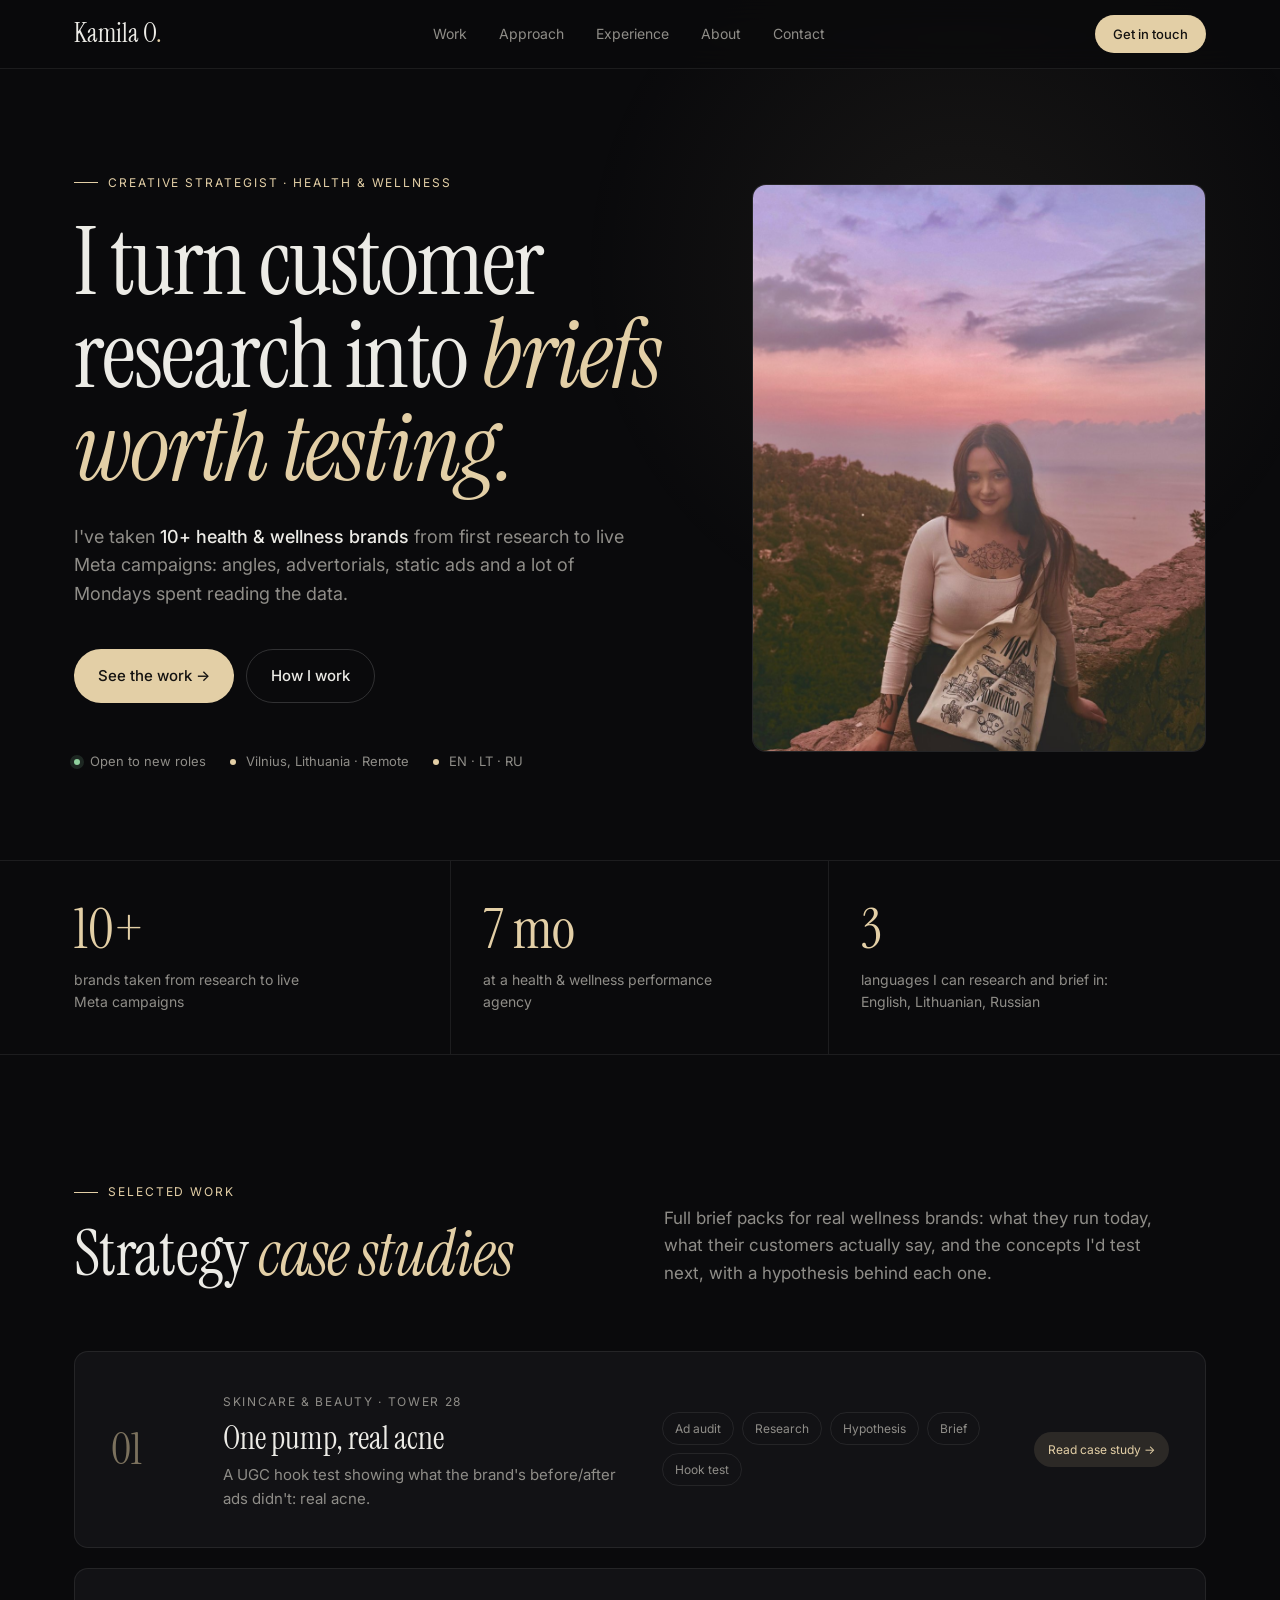
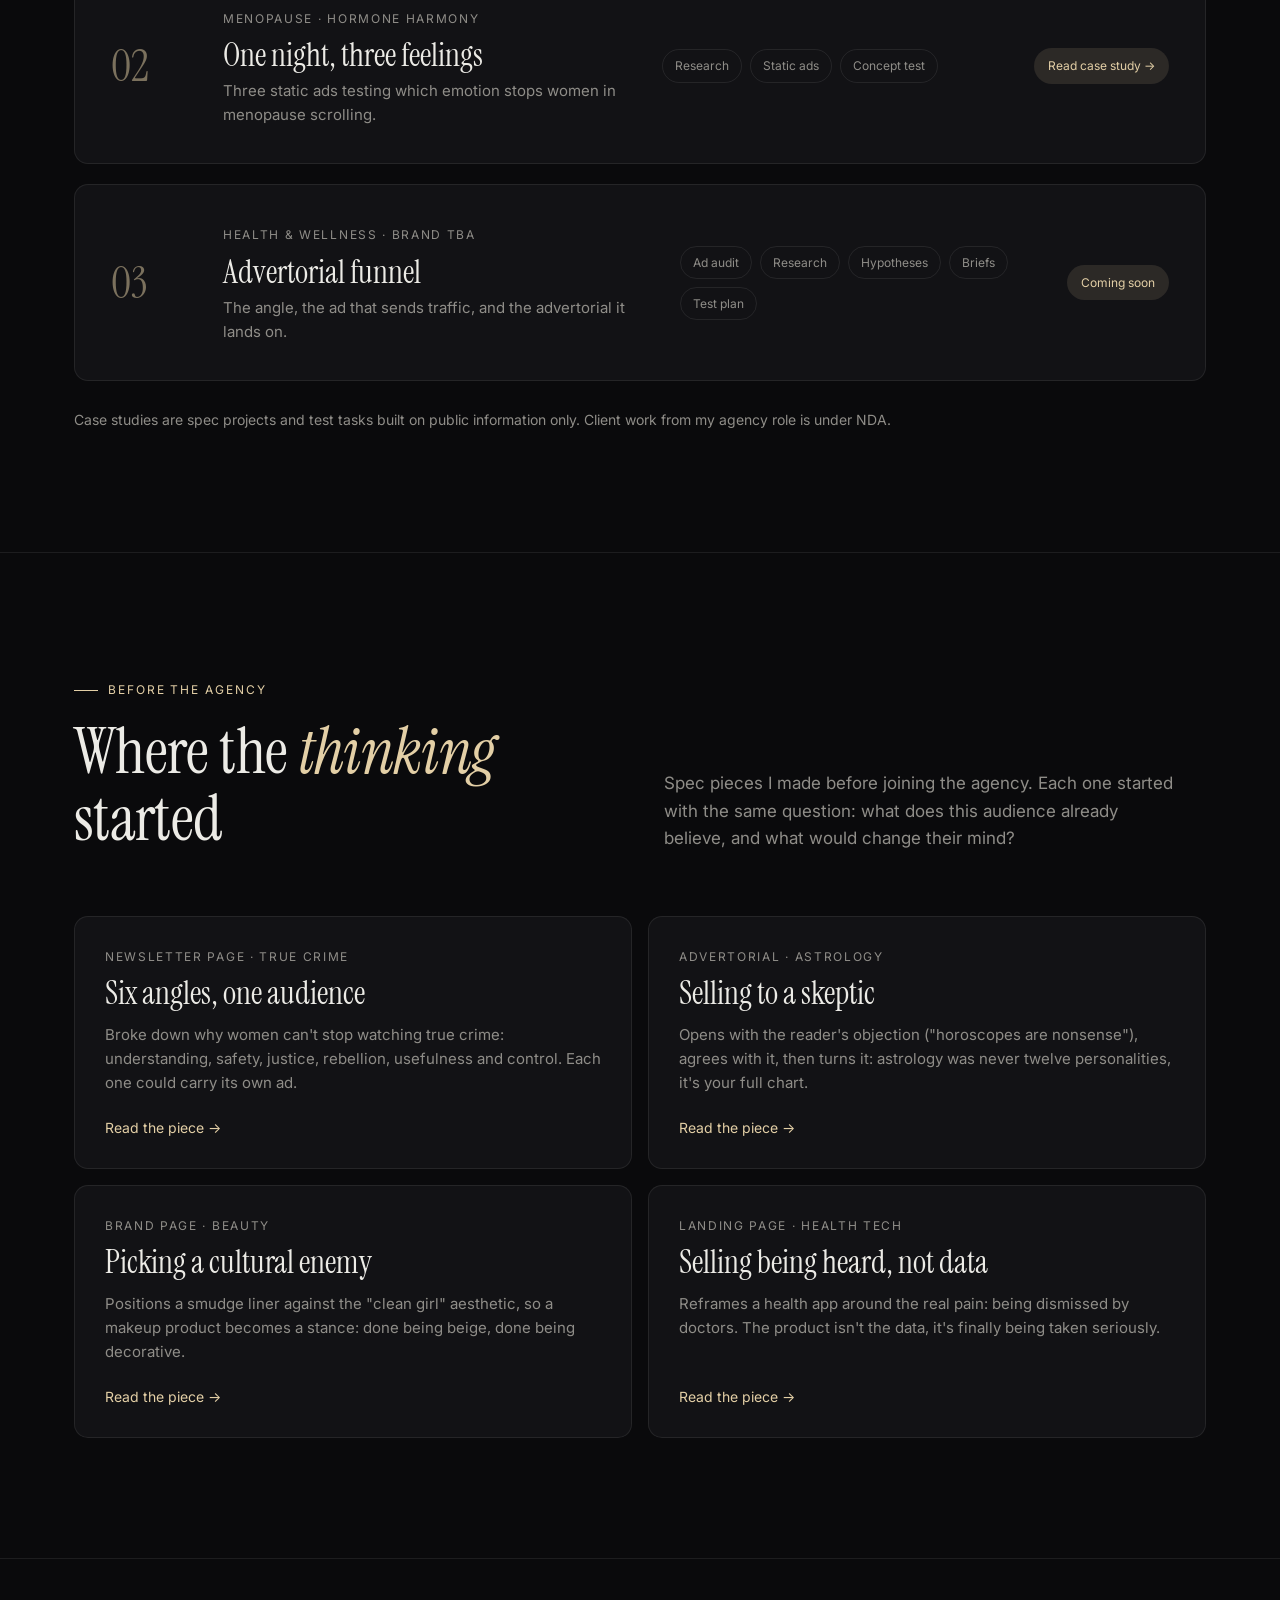
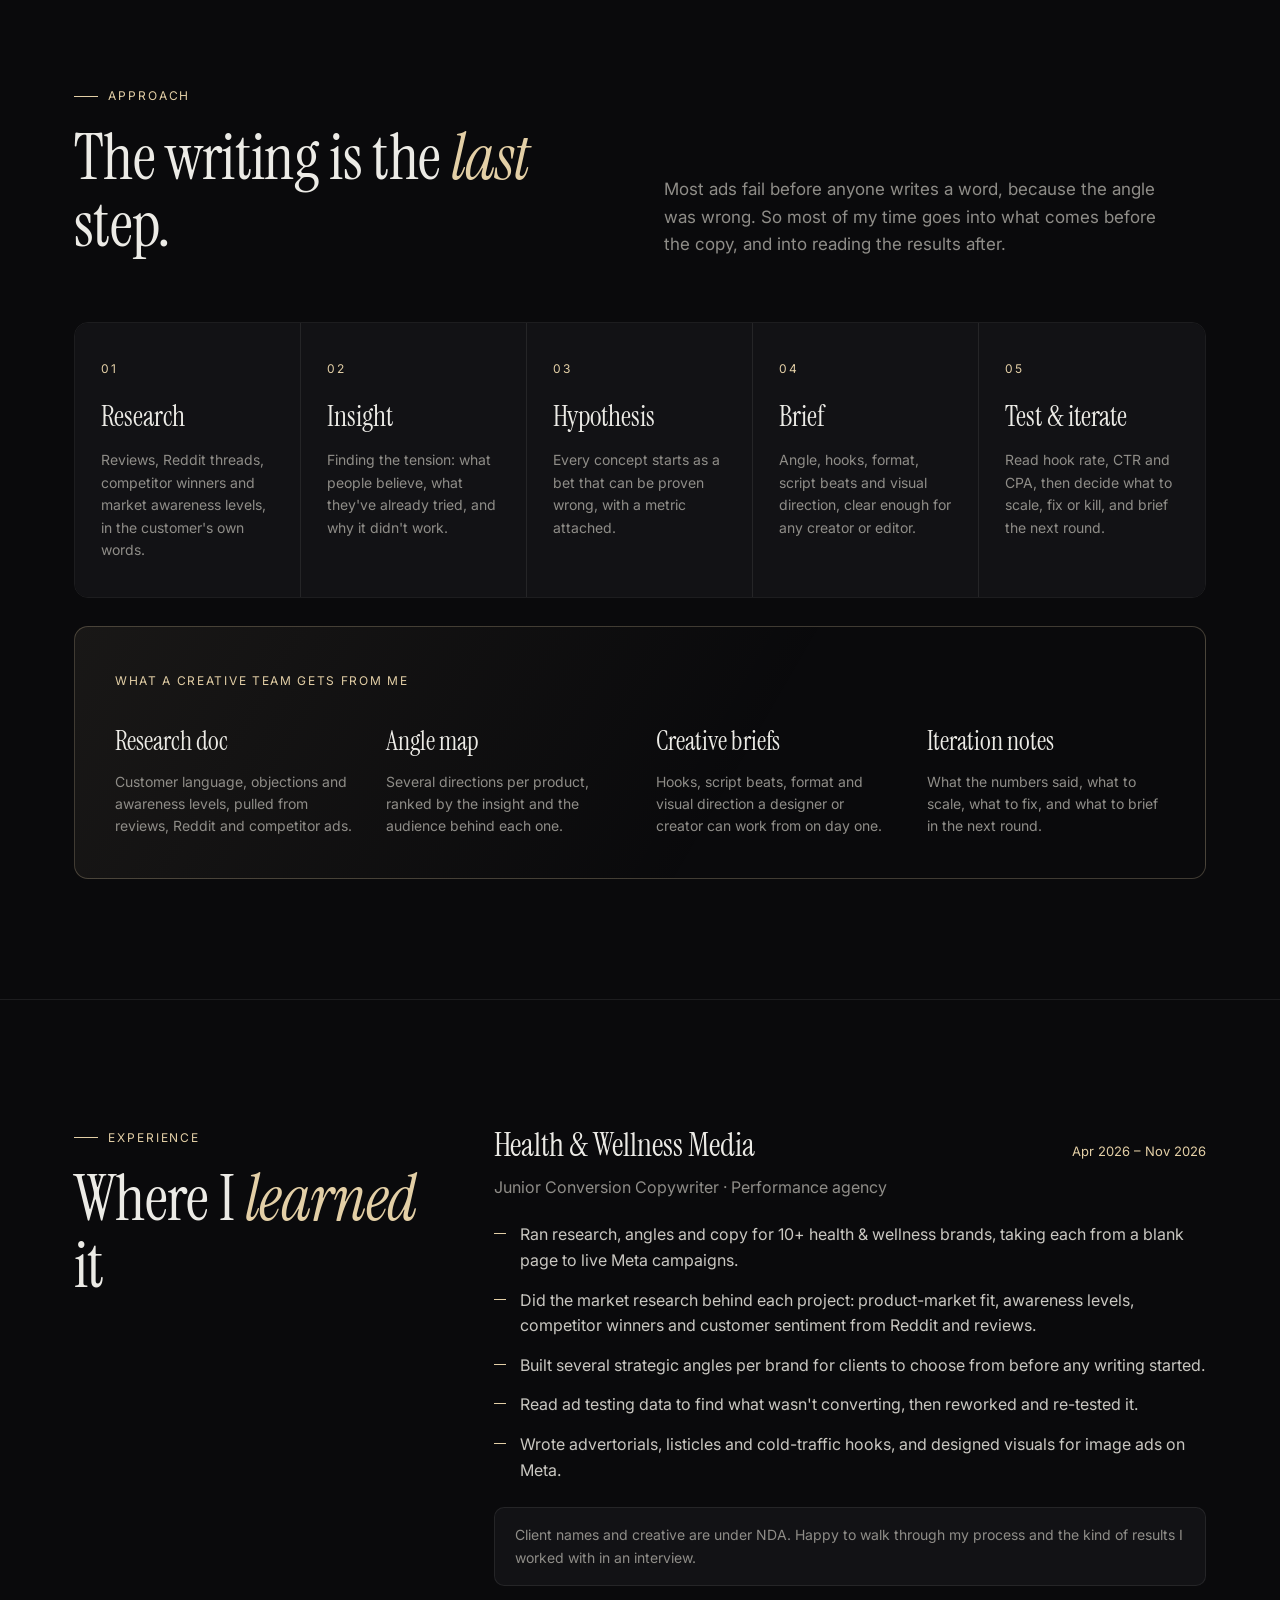
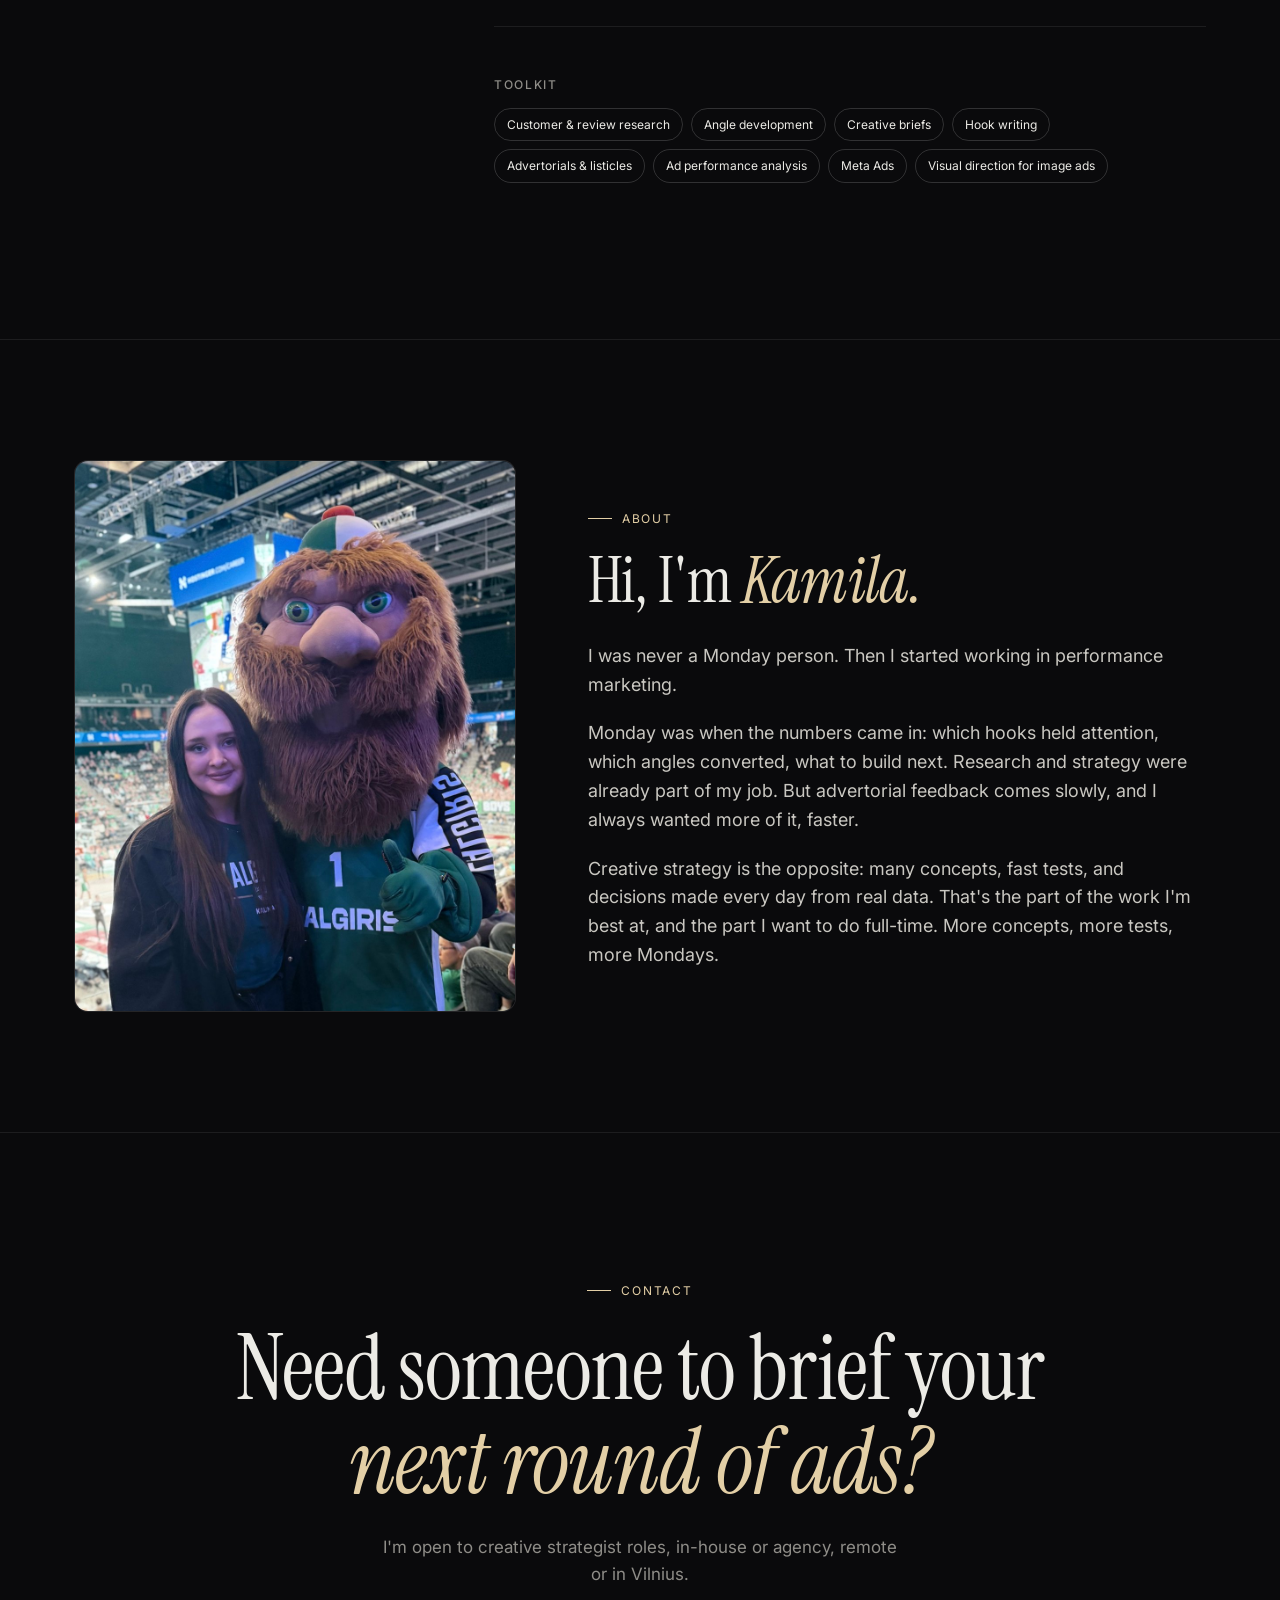
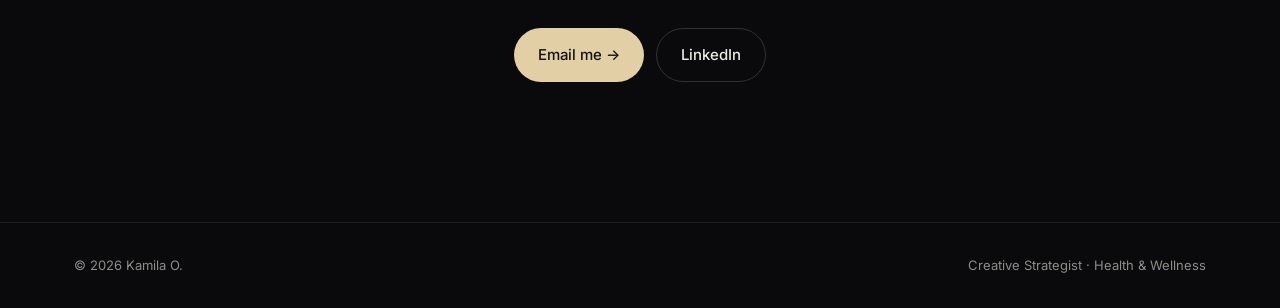
==== index.html @ e3edf321 "Creative strategist portfolio: homepage, case studies and earlier work - Homepage: hero, stats, case" ====
<!doctype html>
<html lang="en">
<head>
  <meta charset="utf-8">
  <meta name="viewport" content="width=device-width, initial-scale=1">
  <title>Kamila O. | Creative Strategist</title>
  <meta name="description" content="Creative strategist for health & wellness brands. Customer research, angles, briefs and testing for paid social.">
  <meta property="og:title" content="Kamila O. | Creative Strategist">
  <meta property="og:description" content="Creative strategist for health & wellness brands. Research, angles, briefs and testing for paid social.">
  <link rel="preconnect" href="https://fonts.googleapis.com">
  <link rel="preconnect" href="https://fonts.gstatic.com" crossorigin>
  <link href="https://fonts.googleapis.com/css2?family=Instrument+Serif:ital@0;1&family=Inter:wght@400;500;600&display=swap" rel="stylesheet">
  <link rel="stylesheet" href="styles.css">
</head>
<body>

  <!-- NAV -->
  <header class="nav">
    <div class="wrap">
      <a href="#top" class="logo">Kamila O<span>.</span></a>
      <ul class="nav-links" id="navLinks">
        <li><a href="#work">Work</a></li>
        <li><a href="#approach">Approach</a></li>
        <li><a href="#experience">Experience</a></li>
        <li><a href="#about">About</a></li>
        <li><a href="#contact">Contact</a></li>
      </ul>
      <a href="#contact" class="btn btn-primary btn-sm">Get in touch</a>
      <button class="nav-toggle" id="navToggle" aria-expanded="false" aria-controls="navLinks">Menu</button>
    </div>
  </header>

  <main id="top">

    <!-- HERO -->
    <section class="hero">
      <div class="wrap hero-grid">
        <div class="reveal">
          <span class="eyebrow">Creative Strategist · Health &amp; Wellness</span>
          <h1>I turn customer research into <em>briefs worth testing.</em></h1>
          <p class="hero-sub">
            I've taken <strong>10+ health &amp; wellness brands</strong> from first research to live Meta campaigns:
            angles, advertorials, static ads and a lot of Mondays spent reading the data.
          </p>
          <div class="hero-cta">
            <a href="#work" class="btn btn-primary">See the work →</a>
            <a href="#approach" class="btn btn-ghost">How I work</a>
          </div>
          <div class="hero-meta">
            <span class="available">Open to new roles</span>
            <span>Vilnius, Lithuania · Remote</span>
            <span>EN · LT · RU</span>
          </div>
        </div>
        <div class="photo-slot has-photo reveal">
          <img src="assets/kamila-hero.jpg" alt="Kamila at sunset by the sea" style="object-position: center 60%;">
        </div>
      </div>
    </section>

    <!-- STATS -->
    <section class="stats">
      <div class="wrap stats-grid">
        <div class="stat reveal">
          <b>10+</b>
          <p>brands taken from research to live Meta campaigns</p>
        </div>
        <div class="stat reveal">
          <b>7 mo</b>
          <p>at a health &amp; wellness performance agency</p>
        </div>
        <div class="stat reveal">
          <b>3</b>
          <p>languages I can research and brief in: English, Lithuanian, Russian</p>
        </div>
      </div>
    </section>

    <!-- WORK -->
    <section id="work">
      <div class="wrap">
        <div class="section-head">
          <div class="reveal">
            <span class="eyebrow">Selected work</span>
            <h2>Strategy <em>case studies</em></h2>
          </div>
          <p class="lead reveal">
            Full brief packs for real wellness brands: what they run today, what their customers actually say,
            and the concepts I'd test next, with a hypothesis behind each one.
          </p>
        </div>

        <div class="cases">
          <!-- CASE 01 -->
          <a href="work/tower-28.html" class="case reveal">
            <div class="case-num">01</div>
            <div>
              <span class="case-tag">Skincare &amp; beauty · Tower 28</span>
              <h3>One pump, real acne</h3>
              <p class="case-format">A UGC hook test showing what the brand's before/after ads didn't: real acne.</p>
            </div>
            <div class="case-inside">
              <span class="chip">Ad audit</span><span class="chip">Research</span><span class="chip">Hypothesis</span><span class="chip">Brief</span><span class="chip">Hook test</span>
            </div>
            <span class="status">Read case study →</span>
          </a>

          <!-- CASE 02 -->
          <a href="work/hormone-harmony.html" class="case reveal">
            <div class="case-num">02</div>
            <div>
              <span class="case-tag">Menopause · Hormone Harmony</span>
              <h3>One night, three feelings</h3>
              <p class="case-format">Three static ads testing which emotion stops women in menopause scrolling.</p>
            </div>
            <div class="case-inside">
              <span class="chip">Research</span><span class="chip">Static ads</span><span class="chip">Concept test</span>
            </div>
            <span class="status">Read case study →</span>
          </a>

          <!-- CASE 03 (placeholder) -->
          <article class="case reveal">
            <div class="case-num">03</div>
            <div>
              <span class="case-tag">Health &amp; wellness · Brand TBA</span>
              <h3>Advertorial funnel</h3>
              <p class="case-format">The angle, the ad that sends traffic, and the advertorial it lands on.</p>
            </div>
            <div class="case-inside">
              <span class="chip">Ad audit</span><span class="chip">Research</span><span class="chip">Hypotheses</span><span class="chip">Briefs</span><span class="chip">Test plan</span>
            </div>
            <span class="status">Coming soon</span>
          </article>
        </div>

        <p class="work-note reveal">Case studies are spec projects and test tasks built on public information only. Client work from my agency role is under NDA.</p>
      </div>
    </section>

    <!-- BEFORE THE AGENCY -->
    <section id="before">
      <div class="wrap">
        <div class="section-head">
          <div class="reveal">
            <span class="eyebrow">Before the agency</span>
            <h2>Where the <em>thinking</em> started</h2>
          </div>
          <p class="lead reveal">
            Spec pieces I made before joining the agency. Each one started with the same question: what does this
            audience already believe, and what would change their mind?
          </p>
        </div>

        <div class="before-grid">
          <a href="work/true-crime.html" class="before-card reveal">
            <span class="before-tag">Newsletter page · True crime</span>
            <h4>Six angles, one audience</h4>
            <p>Broke down why women can't stop watching true crime: understanding, safety, justice, rebellion, usefulness and control. Each one could carry its own ad.</p>
            <span class="before-link">Read the piece →</span>
          </a>
          <a href="work/natal/index.html" class="before-card reveal">
            <span class="before-tag">Advertorial · Astrology</span>
            <h4>Selling to a skeptic</h4>
            <p>Opens with the reader's objection ("horoscopes are nonsense"), agrees with it, then turns it: astrology was never twelve personalities, it's your full chart.</p>
            <span class="before-link">Read the piece →</span>
          </a>
          <a href="work/chaos/index.html" class="before-card reveal">
            <span class="before-tag">Brand page · Beauty</span>
            <h4>Picking a cultural enemy</h4>
            <p>Positions a smudge liner against the "clean girl" aesthetic, so a makeup product becomes a stance: done being beige, done being decorative.</p>
            <span class="before-link">Read the piece →</span>
          </a>
          <a href="work/health-ai/index.html" class="before-card reveal">
            <span class="before-tag">Landing page · Health tech</span>
            <h4>Selling being heard, not data</h4>
            <p>Reframes a health app around the real pain: being dismissed by doctors. The product isn't the data, it's finally being taken seriously.</p>
            <span class="before-link">Read the piece →</span>
          </a>
        </div>
      </div>
    </section>

    <!-- APPROACH -->
    <section id="approach">
      <div class="wrap">
        <div class="section-head">
          <div class="reveal">
            <span class="eyebrow">Approach</span>
            <h2>The writing is the <em>last</em> step.</h2>
          </div>
          <p class="lead reveal">
            Most ads fail before anyone writes a word, because the angle was wrong. So most of my time goes into
            what comes before the copy, and into reading the results after.
          </p>
        </div>

        <div class="steps reveal">
          <div class="step">
            <span class="step-n">01</span>
            <h4>Research</h4>
            <p>Reviews, Reddit threads, competitor winners and market awareness levels, in the customer's own words.</p>
          </div>
          <div class="step">
            <span class="step-n">02</span>
            <h4>Insight</h4>
            <p>Finding the tension: what people believe, what they've already tried, and why it didn't work.</p>
          </div>
          <div class="step">
            <span class="step-n">03</span>
            <h4>Hypothesis</h4>
            <p>Every concept starts as a bet that can be proven wrong, with a metric attached.</p>
          </div>
          <div class="step">
            <span class="step-n">04</span>
            <h4>Brief</h4>
            <p>Angle, hooks, format, script beats and visual direction, clear enough for any creator or editor.</p>
          </div>
          <div class="step">
            <span class="step-n">05</span>
            <h4>Test &amp; iterate</h4>
            <p>Read hook rate, CTR and CPA, then decide what to scale, fix or kill, and brief the next round.</p>
          </div>
        </div>

        <div class="handover reveal">
          <span class="label">What a creative team gets from me</span>
          <div class="handover-grid">
            <div>
              <h5>Research doc</h5>
              <p>Customer language, objections and awareness levels, pulled from reviews, Reddit and competitor ads.</p>
            </div>
            <div>
              <h5>Angle map</h5>
              <p>Several directions per product, ranked by the insight and the audience behind each one.</p>
            </div>
            <div>
              <h5>Creative briefs</h5>
              <p>Hooks, script beats, format and visual direction a designer or creator can work from on day one.</p>
            </div>
            <div>
              <h5>Iteration notes</h5>
              <p>What the numbers said, what to scale, what to fix, and what to brief in the next round.</p>
            </div>
          </div>
        </div>
      </div>
    </section>

    <!-- EXPERIENCE -->
    <section id="experience">
      <div class="wrap exp-grid">
        <div class="reveal">
          <span class="eyebrow">Experience</span>
          <h2>Where I <em>learned</em> it</h2>
        </div>

        <div>
          <div class="role reveal">
            <div class="role-top">
              <h3>Health &amp; Wellness Media</h3>
              <span class="when">Apr 2026 – Nov 2026</span>
            </div>
            <p class="title">Junior Conversion Copywriter · Performance agency</p>
            <ul>
              <li>Ran research, angles and copy for 10+ health &amp; wellness brands, taking each from a blank page to live Meta campaigns.</li>
              <li>Did the market research behind each project: product-market fit, awareness levels, competitor winners and customer sentiment from Reddit and reviews.</li>
              <li>Built several strategic angles per brand for clients to choose from before any writing started.</li>
              <li>Read ad testing data to find what wasn't converting, then reworked and re-tested it.</li>
              <li>Wrote advertorials, listicles and cold-traffic hooks, and designed visuals for image ads on Meta.</li>
            </ul>
            <p class="nda">Client names and creative are under NDA. Happy to walk through my process and the kind of results I worked with in an interview.</p>
          </div>

          <div class="toolkit reveal" style="margin-top: 48px;">
            <h4>Toolkit</h4>
            <div class="chips">
              <span class="chip">Customer &amp; review research</span>
              <span class="chip">Angle development</span>
              <span class="chip">Creative briefs</span>
              <span class="chip">Hook writing</span>
              <span class="chip">Advertorials &amp; listicles</span>
              <span class="chip">Ad performance analysis</span>
              <span class="chip">Meta Ads</span>
              <span class="chip">Visual direction for image ads</span>
            </div>
          </div>
        </div>
      </div>
    </section>

    <!-- ABOUT -->
    <section id="about">
      <div class="wrap about-grid">
        <div class="photo-slot has-photo reveal">
          <img src="assets/kamila-about.jpg" alt="Kamila with the Žalgiris mascot at a basketball game" style="object-position: center 40%;">
        </div>
        <div class="about-text reveal">
          <span class="eyebrow">About</span>
          <h2>Hi, I'm <em>Kamila.</em></h2>
          <p>
            I was never a Monday person. Then I started working in performance marketing.
          </p>
          <p>
            Monday was when the numbers came in: which hooks held attention, which angles converted, what to
            build next. Research and strategy were already part of my job. But advertorial feedback comes slowly,
            and I always wanted more of it, faster.
          </p>
          <p>
            Creative strategy is the opposite: many concepts, fast tests, and decisions made every day from real
            data. That's the part of the work I'm best at, and the part I want to do full-time. More concepts,
            more tests, more Mondays.
          </p>
        </div>
      </div>
    </section>

    <!-- CONTACT -->
    <section id="contact" class="contact">
      <div class="wrap">
        <span class="eyebrow reveal">Contact</span>
        <h2 class="reveal">Need someone to brief your <em>next round of ads?</em></h2>
        <p class="lead reveal">I'm open to creative strategist roles, in-house or agency, remote or in Vilnius.</p>
        <div class="hero-cta reveal">
          <!-- TODO: replace with the new email address -->
          <a href="mailto:your.new.email@gmail.com" class="btn btn-primary">Email me →</a>
          <a href="https://www.linkedin.com/in/kamila-osmanova" target="_blank" rel="noopener" class="btn btn-ghost">LinkedIn</a>
        </div>
      </div>
    </section>

  </main>

  <footer>
    <div class="wrap">
      <span>© 2026 Kamila O.</span>
      <span>Creative Strategist · Health &amp; Wellness</span>
    </div>
  </footer>

  <script src="script.js"></script>
</body>
</html>
---- styles.css ----
:root {
  --bg: #0a0a0c;
  --surface: #121215;
  --surface-2: #18181c;
  --line: rgba(255, 255, 255, 0.08);
  --line-strong: rgba(255, 255, 255, 0.16);
  --text: #ecebe6;
  --muted: #8f8d88;
  --accent: #e3cfa6;
  --accent-dim: rgba(227, 207, 166, 0.12);
  --serif: "Instrument Serif", Georgia, serif;
  --sans: "Inter", system-ui, -apple-system, "Segoe UI", sans-serif;
  --max: 1180px;
  --radius: 14px;
}

* { box-sizing: border-box; margin: 0; padding: 0; }

html { scroll-behavior: smooth; scroll-padding-top: 80px; }

body {
  background: var(--bg);
  color: var(--text);
  font-family: var(--sans);
  font-size: 16px;
  line-height: 1.6;
  -webkit-font-smoothing: antialiased;
  overflow-x: hidden;
}

body::before {
  content: "";
  position: fixed;
  inset: -20% -10% auto auto;
  width: 70vw;
  height: 70vw;
  background: radial-gradient(circle, rgba(227, 207, 166, 0.07), transparent 60%);
  pointer-events: none;
  z-index: 0;
}

a { color: inherit; text-decoration: none; }
img { max-width: 100%; display: block; }
em { font-style: italic; }

.wrap {
  position: relative;
  z-index: 1;
  width: 100%;
  max-width: var(--max);
  margin: 0 auto;
  padding: 0 24px;
}

/* ---------- Nav ---------- */
.nav {
  position: sticky;
  top: 0;
  z-index: 10;
  background: rgba(10, 10, 12, 0.72);
  backdrop-filter: blur(14px);
  -webkit-backdrop-filter: blur(14px);
  border-bottom: 1px solid var(--line);
}
.nav .wrap {
  display: flex;
  align-items: center;
  justify-content: space-between;
  height: 68px;
}
.logo {
  font-family: var(--serif);
  font-size: 26px;
  letter-spacing: 0.01em;
}
.logo span { color: var(--accent); }
.nav-links {
  display: flex;
  gap: 32px;
  list-style: none;
  font-size: 14px;
  color: var(--muted);
}
.nav-links a { transition: color 0.2s; }
.nav-links a:hover { color: var(--text); }
.nav-toggle {
  display: none;
  background: none;
  border: 1px solid var(--line-strong);
  color: var(--text);
  border-radius: 999px;
  padding: 8px 16px;
  font: inherit;
  font-size: 13px;
  cursor: pointer;
}

/* ---------- Buttons ---------- */
.btn {
  display: inline-flex;
  align-items: center;
  gap: 10px;
  padding: 14px 24px;
  border-radius: 999px;
  font-size: 15px;
  font-weight: 500;
  transition: transform 0.2s, background 0.2s, border-color 0.2s;
}
.btn:hover { transform: translateY(-1px); }
.btn-primary { background: var(--accent); color: #141210; }
.btn-primary:hover { background: #ecdcbb; }
.btn-ghost { border: 1px solid var(--line-strong); }
.btn-ghost:hover { border-color: var(--accent); }
.btn-sm { padding: 9px 18px; font-size: 13px; }

/* ---------- Shared section bits ---------- */
section { padding: 120px 0; border-top: 1px solid var(--line); }
.eyebrow {
  display: inline-flex;
  align-items: center;
  gap: 10px;
  font-size: 12px;
  letter-spacing: 0.16em;
  text-transform: uppercase;
  color: var(--accent);
}
.eyebrow::before {
  content: "";
  width: 24px;
  height: 1px;
  background: var(--accent);
}
.section-head {
  display: grid;
  grid-template-columns: 1fr 1fr;
  gap: 48px;
  align-items: end;
  margin-bottom: 64px;
}
h2 {
  font-family: var(--serif);
  font-weight: 400;
  font-size: clamp(40px, 5.2vw, 64px);
  line-height: 1.05;
  letter-spacing: -0.01em;
  margin-top: 18px;
}
h2 em, h1 em { color: var(--accent); }
.lead { color: var(--muted); font-size: 17px; max-width: 520px; }

/* ---------- Hero ---------- */
.hero { padding: 96px 0 88px; border-top: none; }
.hero-grid {
  display: grid;
  grid-template-columns: 1.35fr 1fr;
  gap: 64px;
  align-items: center;
}
h1 {
  font-family: var(--serif);
  font-weight: 400;
  font-size: clamp(52px, 7.4vw, 104px);
  line-height: 0.98;
  letter-spacing: -0.02em;
  margin: 24px 0 28px;
}
.hero-sub { color: var(--muted); font-size: 18px; max-width: 560px; }
.hero-sub strong { color: var(--text); font-weight: 500; }
.hero-cta { display: flex; flex-wrap: wrap; gap: 12px; margin-top: 40px; }
.hero-meta {
  display: flex;
  flex-wrap: wrap;
  gap: 8px 24px;
  margin-top: 48px;
  font-size: 13px;
  color: var(--muted);
}
.hero-meta span::before {
  content: "";
  display: inline-block;
  width: 6px;
  height: 6px;
  border-radius: 50%;
  background: var(--accent);
  margin-right: 10px;
  vertical-align: middle;
}
.hero-meta span.available::before { background: #8fd19e; box-shadow: 0 0 0 4px rgba(143, 209, 158, 0.15); }

.photo-slot {
  aspect-ratio: 4 / 5;
  border-radius: var(--radius);
  border: 1px dashed var(--line-strong);
  background:
    linear-gradient(160deg, rgba(227, 207, 166, 0.08), transparent 50%),
    var(--surface);
  display: grid;
  place-items: center;
  text-align: center;
  color: var(--muted);
  font-size: 13px;
  position: relative;
  overflow: hidden;
}
.photo-slot .mono {
  font-family: var(--serif);
  font-size: 120px;
  line-height: 1;
  color: rgba(227, 207, 166, 0.18);
}
.photo-slot small {
  position: absolute;
  bottom: 18px;
  left: 0;
  right: 0;
  letter-spacing: 0.12em;
  text-transform: uppercase;
  font-size: 11px;
}

.photo-slot.has-photo { border: 1px solid var(--line); background: var(--surface); }
.photo-slot.has-photo img { position: absolute; inset: 0; width: 100%; height: 100%; object-fit: cover; }

/* ---------- Stats ---------- */
.stats { padding: 0; }
.stats-grid {
  display: grid;
  grid-template-columns: repeat(3, 1fr);
}
.stat {
  padding: 40px 32px 40px 0;
  border-right: 1px solid var(--line);
}
.stat + .stat { padding-left: 32px; }
.stat:last-child { border-right: none; }
.stat b {
  display: block;
  font-family: var(--serif);
  font-weight: 400;
  font-size: 56px;
  line-height: 1;
  color: var(--accent);
  margin-bottom: 12px;
}
.stat p { color: var(--muted); font-size: 14px; max-width: 260px; }

/* ---------- Work ---------- */
.cases { display: grid; gap: 20px; }
.case {
  display: grid;
  grid-template-columns: 80px 1.2fr 1fr auto;
  gap: 32px;
  align-items: center;
  padding: 36px 36px;
  background: var(--surface);
  border: 1px solid var(--line);
  border-radius: var(--radius);
  transition: border-color 0.25s, background 0.25s;
}
.case:hover { border-color: var(--line-strong); background: var(--surface-2); }
.case-num { font-family: var(--serif); font-size: 44px; color: rgba(227, 207, 166, 0.5); }
.case-tag { font-size: 12px; letter-spacing: 0.14em; text-transform: uppercase; color: var(--muted); }
.case h3 {
  font-family: var(--serif);
  font-weight: 400;
  font-size: 32px;
  line-height: 1.1;
  margin: 8px 0 6px;
}
.case-format { color: var(--muted); font-size: 15px; }
.case-inside { display: flex; flex-wrap: wrap; gap: 8px; }
.chip {
  font-size: 12px;
  padding: 6px 12px;
  border-radius: 999px;
  border: 1px solid var(--line);
  color: var(--muted);
  white-space: nowrap;
}
.status {
  font-size: 12px;
  padding: 8px 14px;
  border-radius: 999px;
  background: var(--accent-dim);
  color: var(--accent);
  white-space: nowrap;
}
.work-note { margin-top: 28px; font-size: 14px; color: var(--muted); }

/* ---------- Before the agency ---------- */
.before-grid { display: grid; grid-template-columns: repeat(2, 1fr); gap: 16px; }
.before-card {
  display: flex;
  flex-direction: column;
  padding: 30px 30px 28px;
  border-radius: var(--radius);
  border: 1px solid var(--line);
  background: var(--surface);
  transition: border-color 0.25s, background 0.25s;
}
.before-card:hover { border-color: var(--line-strong); background: var(--surface-2); }
.before-tag { font-size: 12px; letter-spacing: 0.14em; text-transform: uppercase; color: var(--muted); }
.before-card h4 { font-family: var(--serif); font-weight: 400; font-size: 32px; line-height: 1.1; margin: 10px 0 12px; }
.before-card p { color: var(--muted); font-size: 15px; flex: 1; }
.before-link { margin-top: 22px; font-size: 14px; color: var(--accent); }

/* ---------- Approach ---------- */
.steps {
  display: grid;
  grid-template-columns: repeat(5, 1fr);
  border: 1px solid var(--line);
  border-radius: var(--radius);
  overflow: hidden;
}
.step { padding: 32px 26px 36px; border-right: 1px solid var(--line); background: var(--surface); }
.step:last-child { border-right: none; }
.step-n { font-size: 12px; color: var(--accent); letter-spacing: 0.14em; }
.step h4 { font-family: var(--serif); font-weight: 400; font-size: 28px; margin: 14px 0 10px; }
.step p { color: var(--muted); font-size: 14px; }

.handover {
  margin-top: 28px;
  padding: 40px;
  border-radius: var(--radius);
  border: 1px solid rgba(227, 207, 166, 0.25);
  background: linear-gradient(120deg, rgba(227, 207, 166, 0.07), transparent 60%);
}
.handover .label { font-size: 12px; letter-spacing: 0.14em; text-transform: uppercase; color: var(--accent); }
.handover-grid {
  display: grid;
  grid-template-columns: repeat(4, 1fr);
  gap: 32px;
  margin-top: 28px;
}
.handover h5 {
  font-family: var(--serif);
  font-weight: 400;
  font-size: 26px;
  margin-bottom: 8px;
}
.handover p { color: var(--muted); font-size: 14px; }

/* ---------- Experience ---------- */
.exp-grid { display: grid; grid-template-columns: 1fr 2fr; gap: 64px; }
.role { padding-bottom: 40px; margin-bottom: 40px; border-bottom: 1px solid var(--line); }
.role:last-child { border-bottom: none; margin-bottom: 0; padding-bottom: 0; }
.role-top { display: flex; justify-content: space-between; gap: 16px; flex-wrap: wrap; align-items: baseline; }
.role h3 { font-family: var(--serif); font-weight: 400; font-size: 32px; }
.role .when { font-size: 13px; color: var(--accent); }
.role .title { color: var(--muted); margin: 4px 0 22px; }
.role ul { list-style: none; display: grid; gap: 14px; }
.role li { position: relative; padding-left: 26px; color: #c9c7c1; }
.role li::before {
  content: "";
  position: absolute;
  left: 0;
  top: 11px;
  width: 12px;
  height: 1px;
  background: var(--accent);
}
.nda {
  margin-top: 24px;
  padding: 16px 20px;
  border-radius: 10px;
  background: var(--surface);
  border: 1px solid var(--line);
  font-size: 14px;
  color: var(--muted);
}
.toolkit h4 { font-size: 12px; letter-spacing: 0.14em; text-transform: uppercase; color: var(--muted); font-weight: 500; margin: 0 0 14px; }
.toolkit .chips { display: flex; flex-wrap: wrap; gap: 8px; margin-bottom: 36px; }
.toolkit .chip { color: var(--text); border-color: var(--line-strong); }

/* ---------- About ---------- */
.about-grid { display: grid; grid-template-columns: 1fr 1.4fr; gap: 72px; align-items: center; }
.about-text p { color: #c9c7c1; font-size: 18px; margin-top: 20px; }
.about-text p:first-of-type { margin-top: 28px; }

/* ---------- Contact ---------- */
.contact { text-align: center; padding: 140px 0; }
.contact h2 { font-size: clamp(48px, 7vw, 96px); max-width: 900px; margin: 22px auto 24px; }
.contact .lead { margin: 0 auto; }
.contact .hero-cta { justify-content: center; }

footer { border-top: 1px solid var(--line); padding: 32px 0; font-size: 13px; color: var(--muted); }
footer .wrap { display: flex; justify-content: space-between; gap: 16px; flex-wrap: wrap; }

/* ---------- Clickable case card ---------- */
a.case { cursor: pointer; }
a.case:hover .status { background: var(--accent); color: #141210; }

/* ---------- Case study page ---------- */
.back { font-size: 14px; color: var(--muted); display: inline-flex; gap: 8px; margin-bottom: 40px; }
.back:hover { color: var(--text); }
.cs-hero { padding: 72px 0 64px; border-top: none; }
.cs-hero h1 { font-size: clamp(44px, 6vw, 84px); max-width: 980px; }
.cs-hero .hero-sub { max-width: 720px; }
.facts {
  display: grid;
  grid-template-columns: repeat(3, 1fr);
  border: 1px solid var(--line);
  border-radius: var(--radius);
  overflow: hidden;
  margin-top: 56px;
}
.fact { padding: 22px 24px; border-right: 1px solid var(--line); border-bottom: 1px solid var(--line); background: var(--surface); }
.fact:nth-child(3n) { border-right: none; }
.fact:nth-last-child(-n+3) { border-bottom: none; }
.fact span { display: block; font-size: 11px; letter-spacing: 0.14em; text-transform: uppercase; color: var(--muted); margin-bottom: 6px; }
.fact b { font-weight: 500; font-size: 15px; }

.cs-section { padding: 96px 0; }
.cs-grid { display: grid; grid-template-columns: 1fr 2fr; gap: 64px; }
.cs-grid h2 { font-size: clamp(34px, 4vw, 52px); }
.prose p { color: #c9c7c1; font-size: 17px; margin-bottom: 18px; }
.prose p:last-child { margin-bottom: 0; }
.prose strong { color: var(--text); font-weight: 500; }
.prose a, .notes a { color: var(--accent); text-decoration: underline; text-underline-offset: 3px; }
.prose a:hover, .notes a:hover { color: #ecdcbb; }

.pain-list { display: grid; grid-template-columns: repeat(2, 1fr); gap: 12px; margin: 28px 0; }
.pain {
  padding: 18px 20px;
  border-radius: 10px;
  border: 1px solid var(--line);
  background: var(--surface);
  font-family: var(--serif);
  font-size: 22px;
}
.pain small { display: block; font-family: var(--sans); font-size: 13px; color: var(--muted); margin-top: 4px; }

.hooks { display: grid; gap: 16px; }
.hook {
  padding: 28px;
  border-radius: var(--radius);
  border: 1px solid var(--line);
  background: var(--surface);
}
.hook-top { display: flex; gap: 14px; align-items: baseline; margin-bottom: 14px; }
.hook-top .n { font-size: 12px; letter-spacing: 0.14em; color: var(--accent); white-space: nowrap; }
.hook-top q { font-family: var(--serif); font-size: 26px; line-height: 1.25; quotes: "“" "”"; }
.hook dl { display: grid; grid-template-columns: 90px 1fr; gap: 8px 16px; font-size: 14px; }
.hook dt { color: var(--muted); text-transform: uppercase; letter-spacing: 0.1em; font-size: 11px; padding-top: 3px; }
.hook dd { color: #c9c7c1; }

.script {
  padding: 32px;
  border-radius: var(--radius);
  border-left: 2px solid var(--accent);
  background: var(--surface);
}
.script p { color: #d8d6d0; font-size: 16px; margin-bottom: 12px; }
.script p:last-child { margin-bottom: 0; }

.notes { list-style: none; display: grid; gap: 12px; margin-top: 8px; }
.notes li { position: relative; padding-left: 26px; color: #c9c7c1; }
.notes li::before { content: ""; position: absolute; left: 0; top: 12px; width: 12px; height: 1px; background: var(--accent); }

details.more {
  margin-top: 20px;
  border: 1px solid var(--line);
  border-radius: 10px;
  background: var(--surface);
}
details.more summary { cursor: pointer; padding: 16px 20px; font-size: 14px; color: var(--accent); list-style: none; }
details.more summary::-webkit-details-marker { display: none; }
details.more summary::after { content: " +"; }
details.more[open] summary::after { content: " –"; }
details.more .inner { padding: 0 20px 20px; color: #b9b7b1; font-size: 15px; }

.test-grid { display: grid; grid-template-columns: repeat(3, 1fr); gap: 16px; }
.test-card { padding: 28px; border-radius: var(--radius); border: 1px solid var(--line); background: var(--surface); }
.test-card h4 { font-family: var(--serif); font-weight: 400; font-size: 26px; margin-bottom: 10px; }
.test-card p, .test-card li { color: var(--muted); font-size: 14px; }
.test-card ul { list-style: none; display: grid; gap: 8px; }

.next-case { text-align: center; padding: 100px 0; }

/* static ad grid */
.statics-grid { display: grid; grid-template-columns: repeat(3, 1fr); gap: 20px; }
.static-card {
  border-radius: var(--radius);
  border: 1px solid var(--line);
  background: var(--surface);
  overflow: hidden;
  display: flex;
  flex-direction: column;
}
.static-card img { width: 100%; aspect-ratio: 4 / 5; object-fit: cover; display: block; }
.static-card .meta { padding: 22px 22px 26px; }
.static-card .emotion { font-size: 11px; letter-spacing: 0.14em; text-transform: uppercase; color: var(--accent); }
.static-card h4 { font-family: var(--serif); font-weight: 400; font-size: 24px; line-height: 1.2; margin: 8px 0 10px; }
.static-card p { color: var(--muted); font-size: 14px; }

.claims { display: grid; grid-template-columns: repeat(2, 1fr); gap: 16px; }

/* ---------- Reveal ---------- */
.reveal { opacity: 0; transform: translateY(18px); transition: opacity 0.8s ease, transform 0.8s ease; }
.reveal.in { opacity: 1; transform: none; }
@media (prefers-reduced-motion: reduce) {
  html { scroll-behavior: auto; }
  .reveal { opacity: 1; transform: none; transition: none; }
}

/* ---------- Responsive ---------- */
@media (max-width: 1000px) {
  .case { grid-template-columns: 60px 1fr; }
  .case-inside, .case .status { grid-column: 2; }
  .case .status { justify-self: start; }
  .steps { grid-template-columns: 1fr 1fr; }
  .step { border-bottom: 1px solid var(--line); }
  .step:nth-child(2n) { border-right: none; }
  .step:last-child { grid-column: 1 / -1; border-bottom: none; }
  .handover-grid { grid-template-columns: 1fr 1fr; }
}

@media (max-width: 820px) {
  .wrap { padding: 0 16px; }
  section { padding: 88px 0; }
  .nav-links {
    display: none;
    position: absolute;
    top: 68px;
    left: 0;
    right: 0;
    flex-direction: column;
    gap: 0;
    background: var(--bg);
    border-bottom: 1px solid var(--line);
    padding: 8px 16px 16px;
  }
  .nav-links.open { display: flex; }
  .nav-links a { display: block; padding: 14px 0; border-bottom: 1px solid var(--line); font-size: 16px; color: var(--text); }
  .nav-toggle { display: inline-block; }
  .nav .btn-sm { display: none; }
  .hero { padding: 56px 0 64px; }
  .hero-grid, .section-head, .exp-grid, .about-grid { grid-template-columns: 1fr; gap: 40px; }
  .hero .photo-slot { max-width: 320px; }
  .section-head { margin-bottom: 40px; }
  .stats-grid { grid-template-columns: 1fr; }
  .stat, .stat + .stat { padding: 28px 0; border-right: none; border-bottom: 1px solid var(--line); }
  .stat:last-child { border-bottom: none; }
  .case { grid-template-columns: 1fr; gap: 16px; padding: 28px 22px; }
  .case-inside, .case .status { grid-column: auto; }
  .case-num { font-size: 32px; }
  .steps { grid-template-columns: 1fr; }
  .step { border-right: none; }
  .step:last-child { grid-column: auto; }
  .facts { grid-template-columns: 1fr 1fr; }
  .fact:nth-child(3n) { border-right: 1px solid var(--line); }
  .fact:nth-child(2n) { border-right: none; }
  .fact:nth-last-child(-n+3) { border-bottom: 1px solid var(--line); }
  .fact:nth-last-child(-n+2) { border-bottom: none; }
  .cs-section { padding: 72px 0; }
  .cs-grid { grid-template-columns: 1fr; gap: 28px; }
  .pain-list, .test-grid, .statics-grid, .claims, .before-grid { grid-template-columns: 1fr; }
  .before-card { padding: 24px 22px; }
  .before-card h4 { font-size: 28px; }
  .hook { padding: 22px; }
  .hook-top { flex-direction: column; gap: 6px; }
  .hook-top q { font-size: 22px; }
  .hook dl { grid-template-columns: 1fr; gap: 2px; }
  .hook dd { margin-bottom: 10px; }
  .script { padding: 22px; }
  .handover { padding: 28px 22px; }
  .handover-grid { grid-template-columns: 1fr; gap: 24px; }
  .contact { padding: 100px 0; }
}
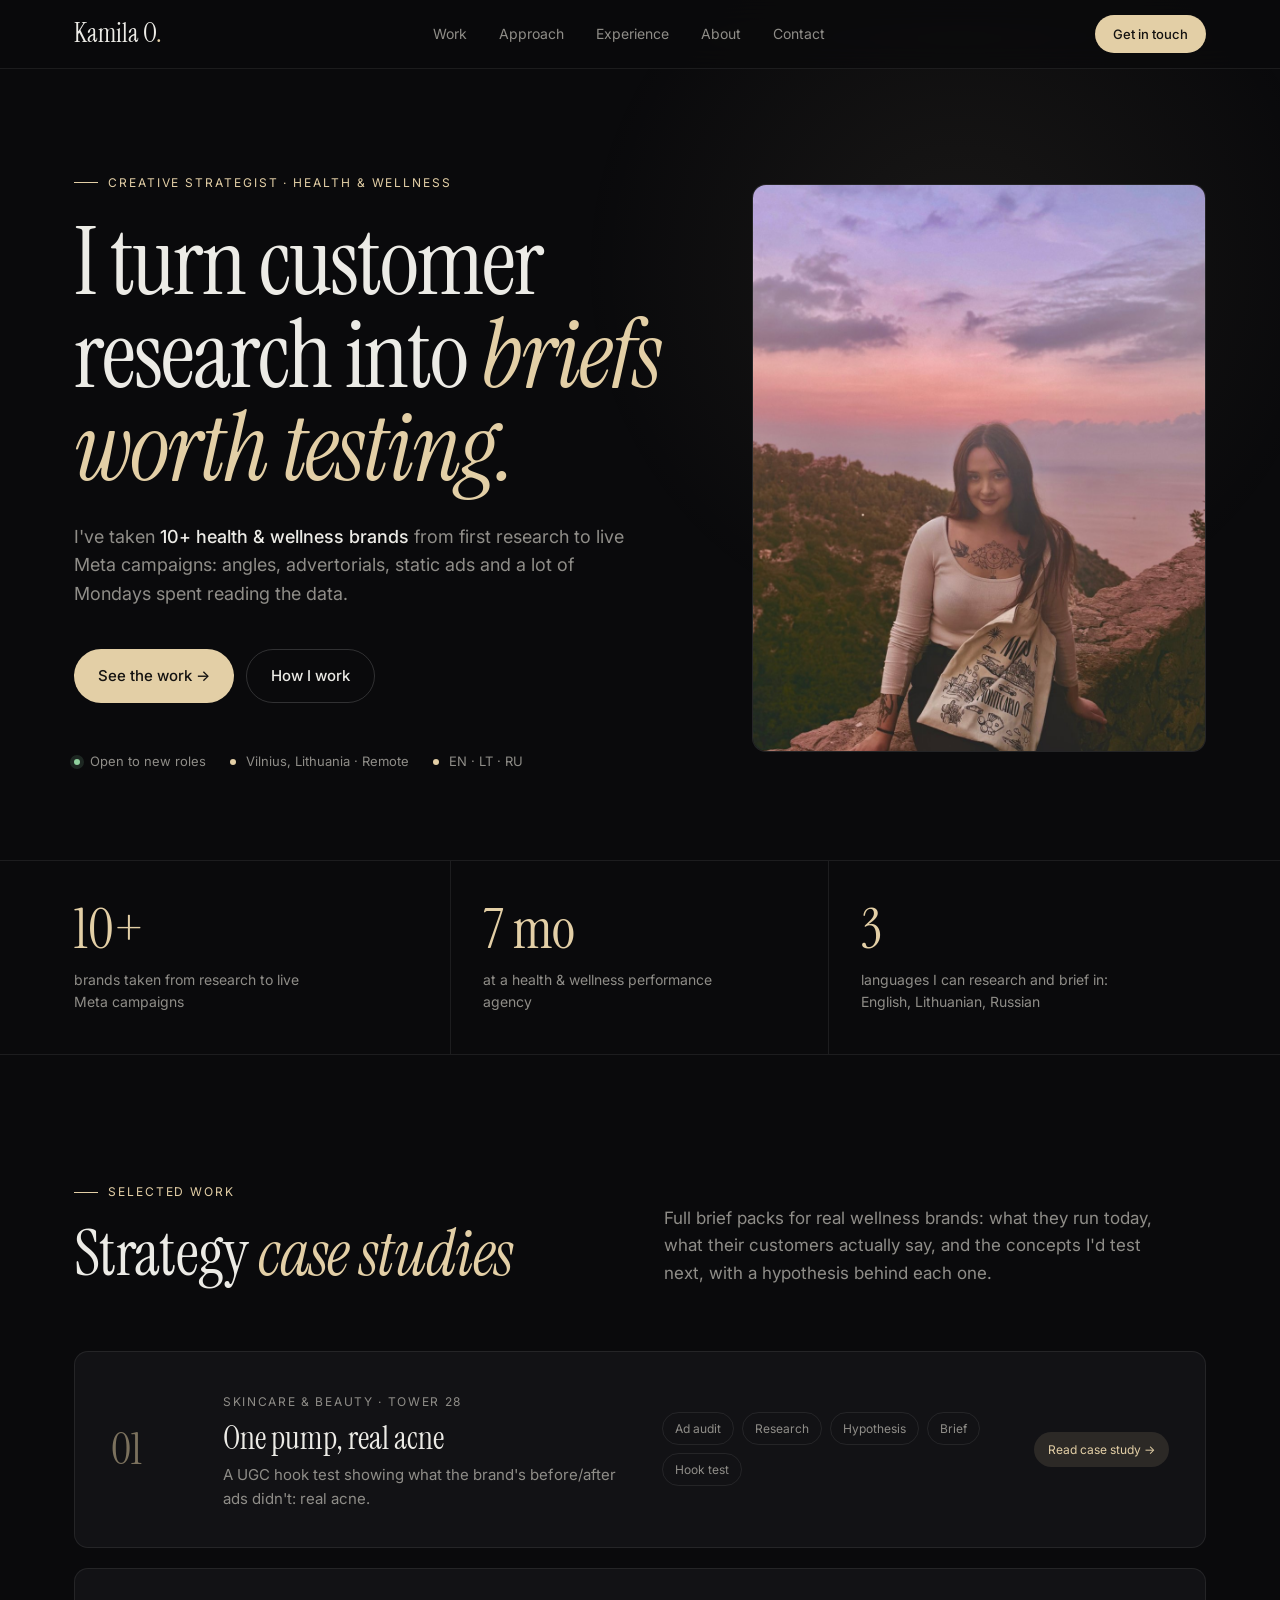
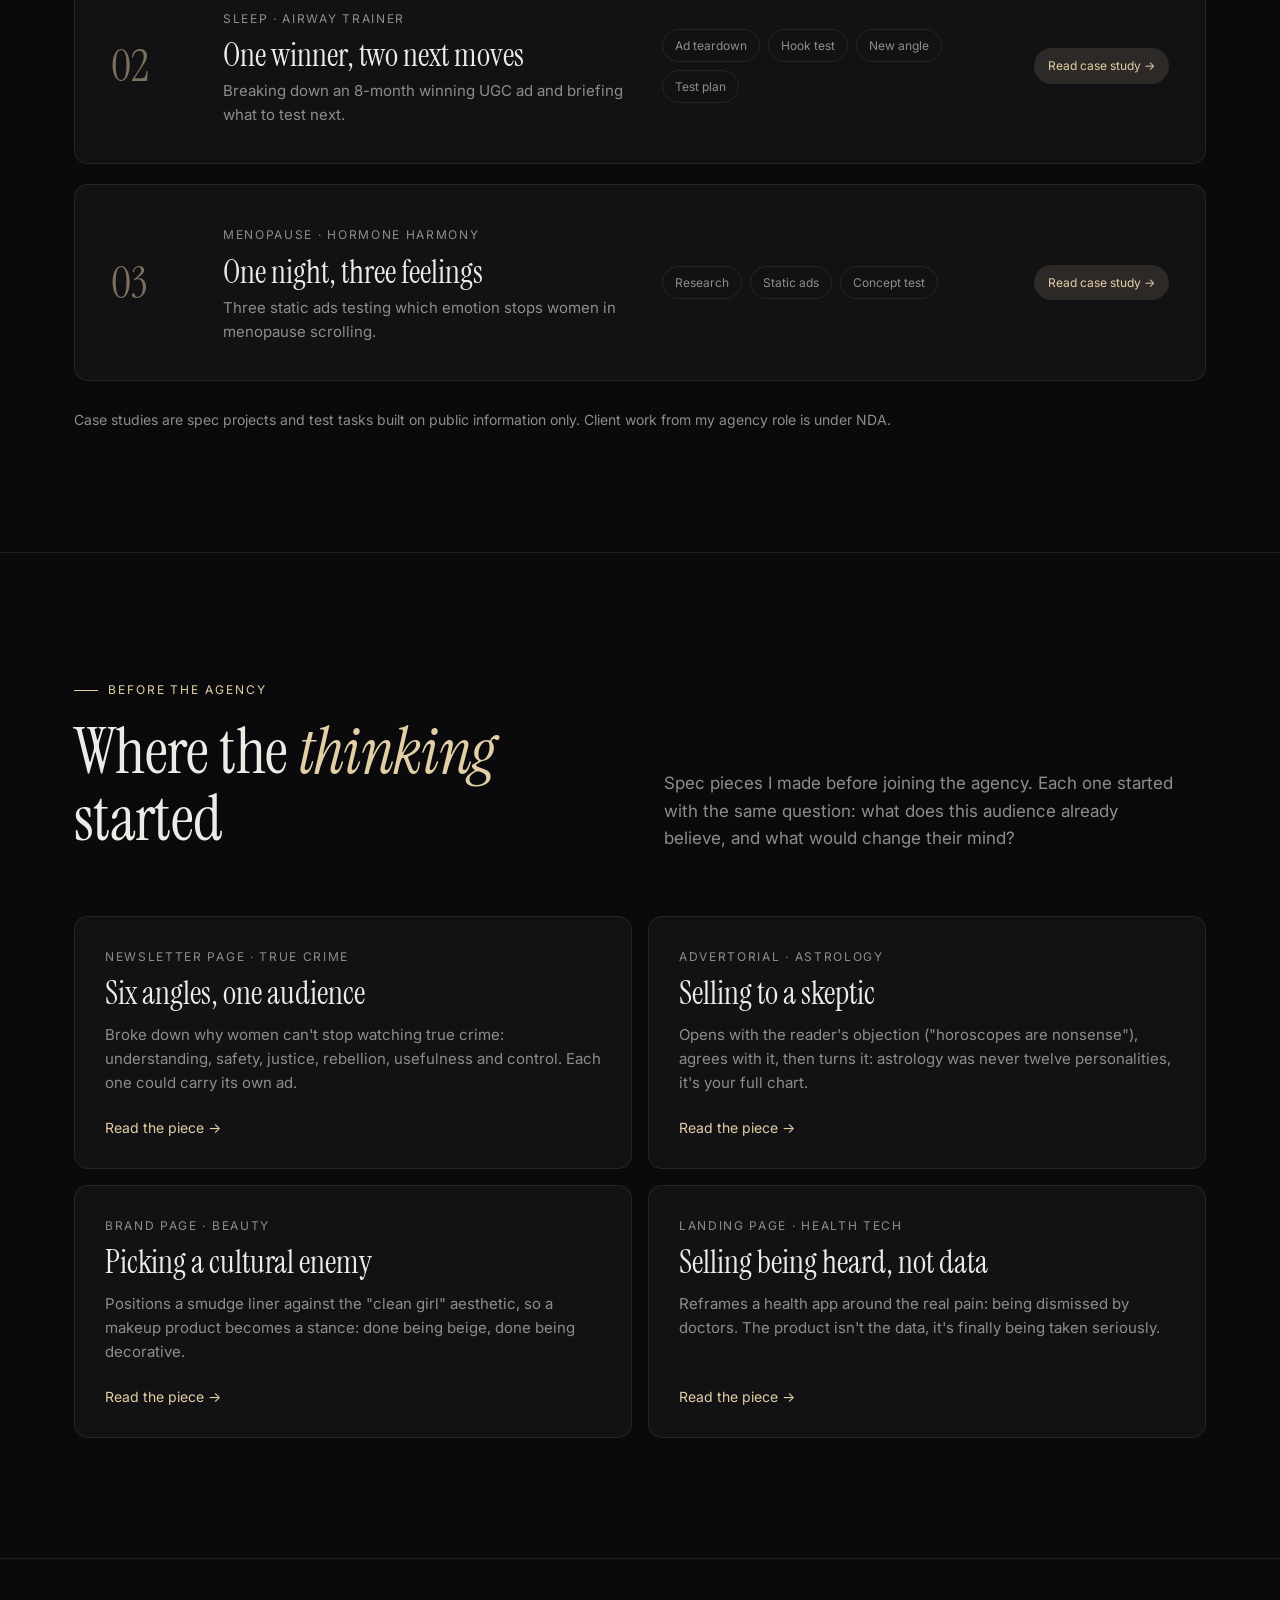
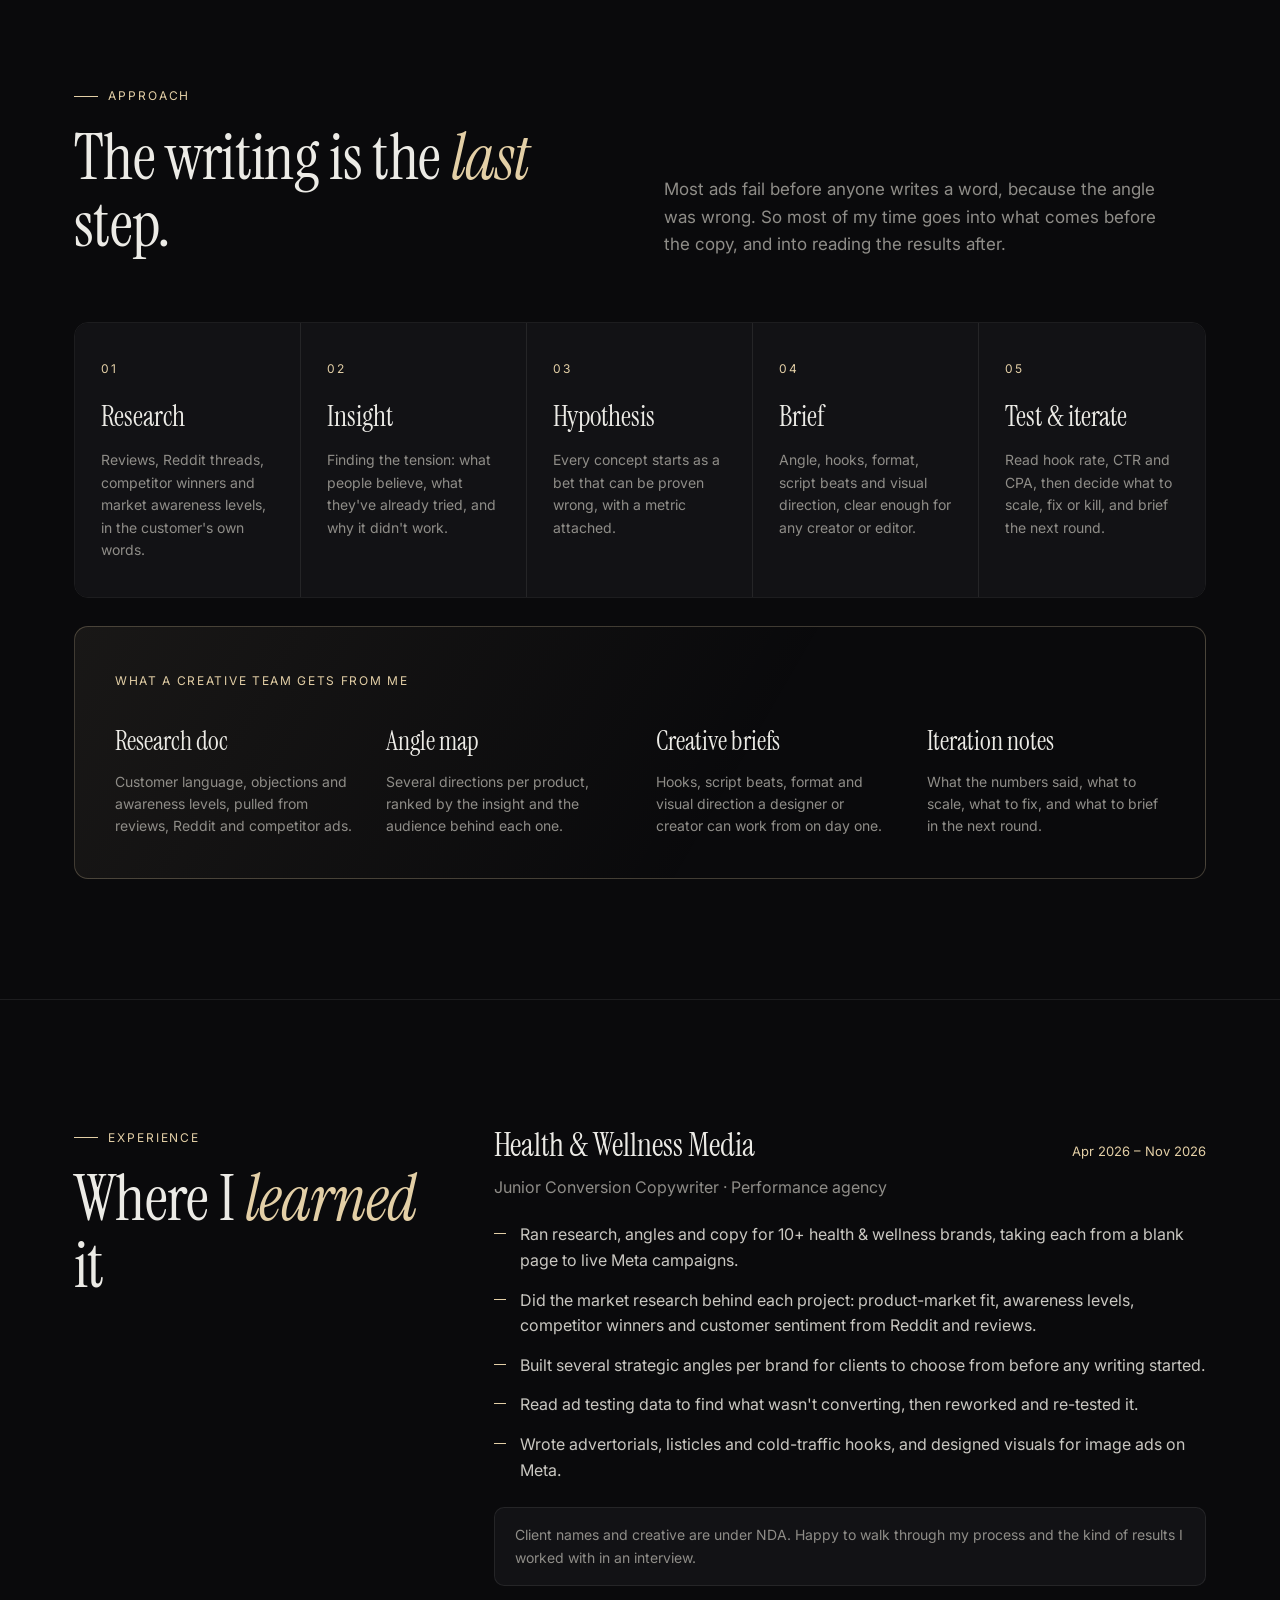
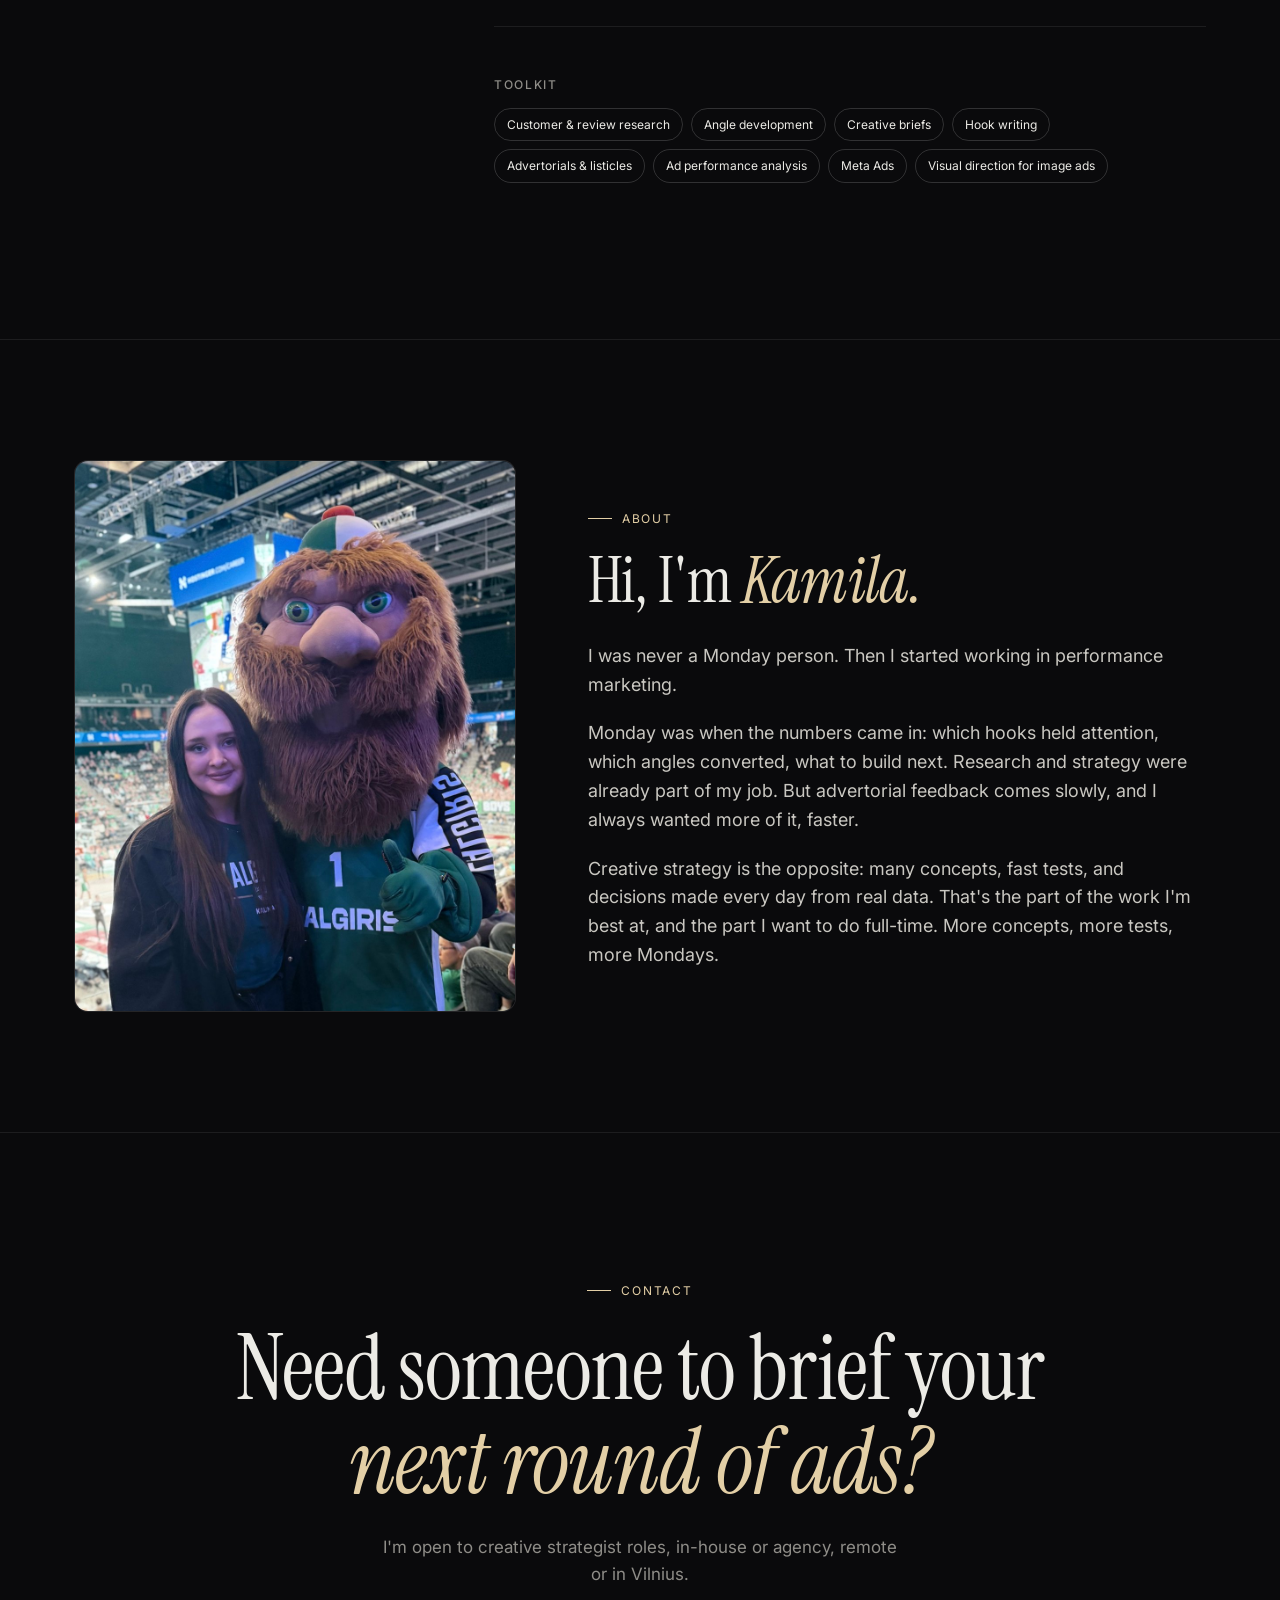
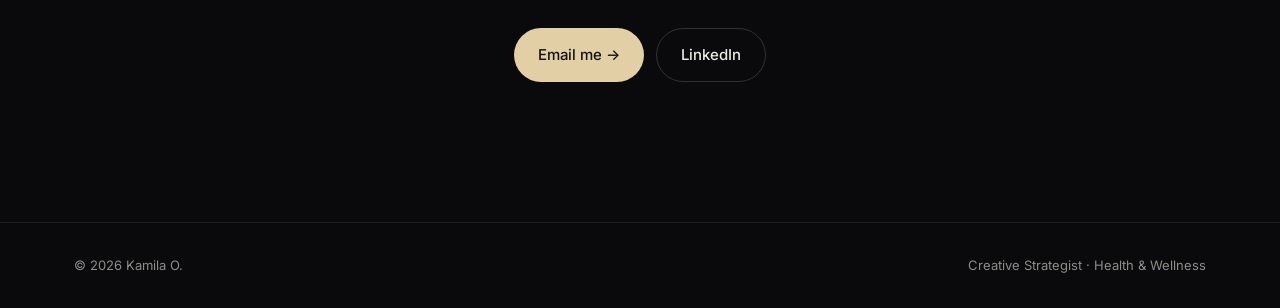
==== commit 87ff896d: "Add Airway Trainer iteration brief as case study 02 - New case study: one winner, two next moves (co" ====
--- a/index.html
+++ b/index.html
@@ -106,8 +106,22 @@
           </a>
 
           <!-- CASE 02 -->
+          <a href="work/airway-trainer.html" class="case reveal">
+            <div class="case-num">02</div>
+            <div>
+              <span class="case-tag">Sleep · Airway Trainer</span>
+              <h3>One winner, two next moves</h3>
+              <p class="case-format">Breaking down an 8-month winning UGC ad and briefing what to test next.</p>
+            </div>
+            <div class="case-inside">
+              <span class="chip">Ad teardown</span><span class="chip">Hook test</span><span class="chip">New angle</span><span class="chip">Test plan</span>
+            </div>
+            <span class="status">Read case study →</span>
+          </a>
+
+          <!-- CASE 03 -->
           <a href="work/hormone-harmony.html" class="case reveal">
-            <div class="case-num">02</div>
+            <div class="case-num">03</div>
             <div>
               <span class="case-tag">Menopause · Hormone Harmony</span>
               <h3>One night, three feelings</h3>
@@ -118,20 +132,6 @@
             </div>
             <span class="status">Read case study →</span>
           </a>
-
-          <!-- CASE 03 (placeholder) -->
-          <article class="case reveal">
-            <div class="case-num">03</div>
-            <div>
-              <span class="case-tag">Health &amp; wellness · Brand TBA</span>
-              <h3>Advertorial funnel</h3>
-              <p class="case-format">The angle, the ad that sends traffic, and the advertorial it lands on.</p>
-            </div>
-            <div class="case-inside">
-              <span class="chip">Ad audit</span><span class="chip">Research</span><span class="chip">Hypotheses</span><span class="chip">Briefs</span><span class="chip">Test plan</span>
-            </div>
-            <span class="status">Coming soon</span>
-          </article>
         </div>
 
         <p class="work-note reveal">Case studies are spec projects and test tasks built on public information only. Client work from my agency role is under NDA.</p>
@@ -322,8 +322,7 @@
         <h2 class="reveal">Need someone to brief your <em>next round of ads?</em></h2>
         <p class="lead reveal">I'm open to creative strategist roles, in-house or agency, remote or in Vilnius.</p>
         <div class="hero-cta reveal">
-          <!-- TODO: replace with the new email address -->
-          <a href="mailto:your.new.email@gmail.com" class="btn btn-primary">Email me →</a>
+          <a href="mailto:kamila.copy.hq@gmail.com" class="btn btn-primary">Email me →</a>
           <a href="https://www.linkedin.com/in/kamila-osmanova" target="_blank" rel="noopener" class="btn btn-ghost">LinkedIn</a>
         </div>
       </div>
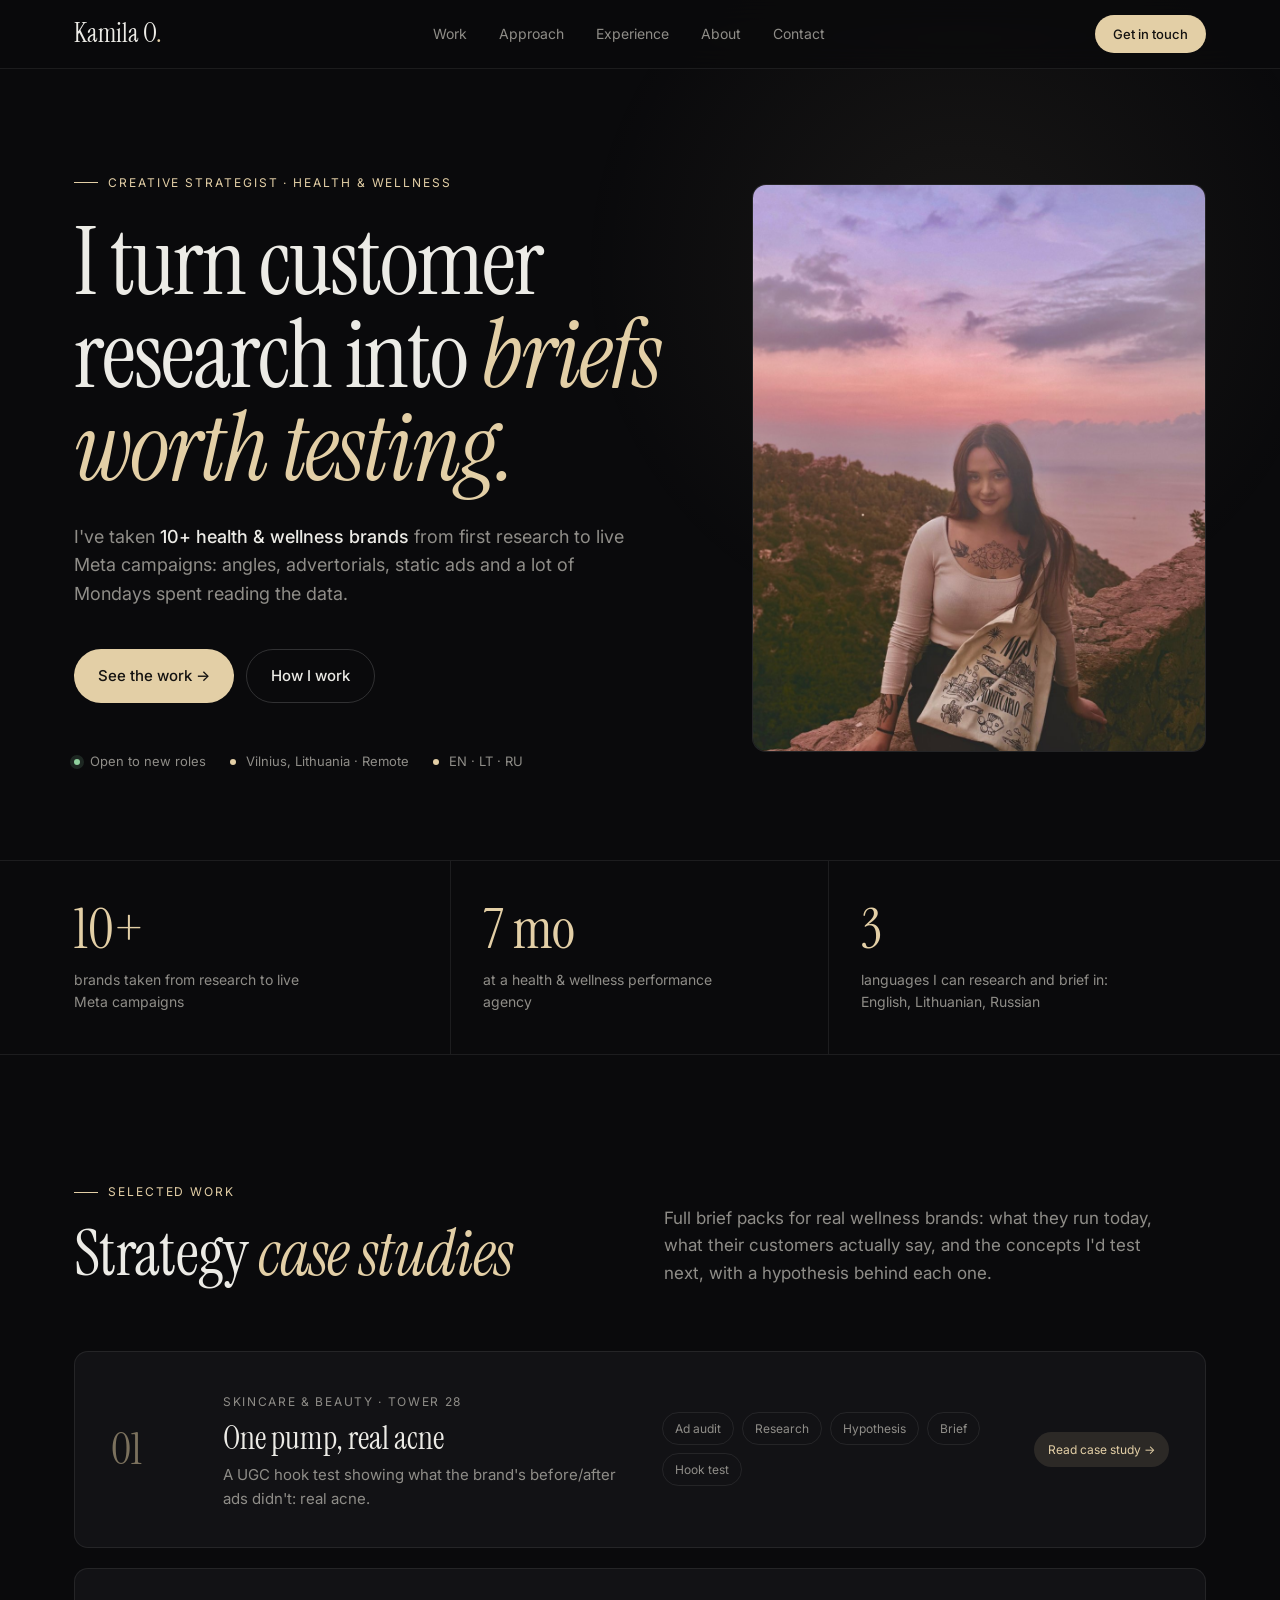
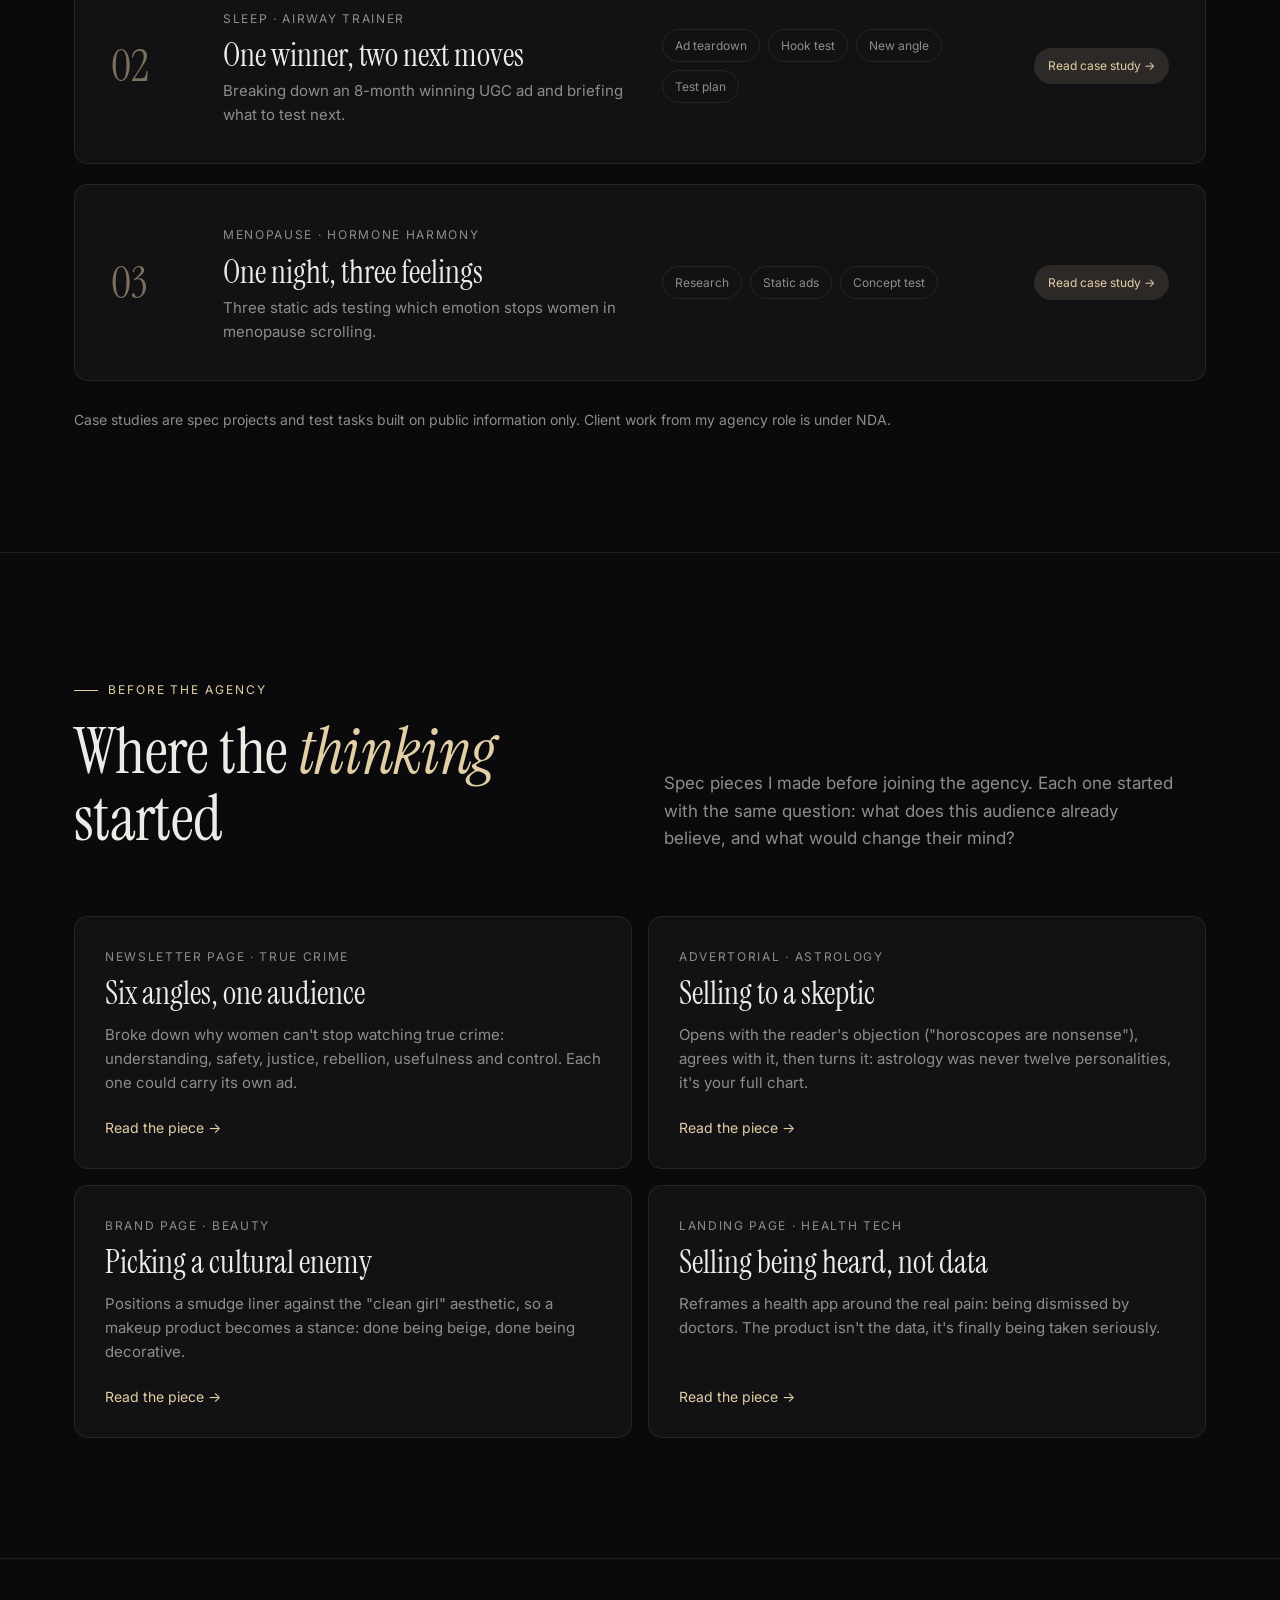
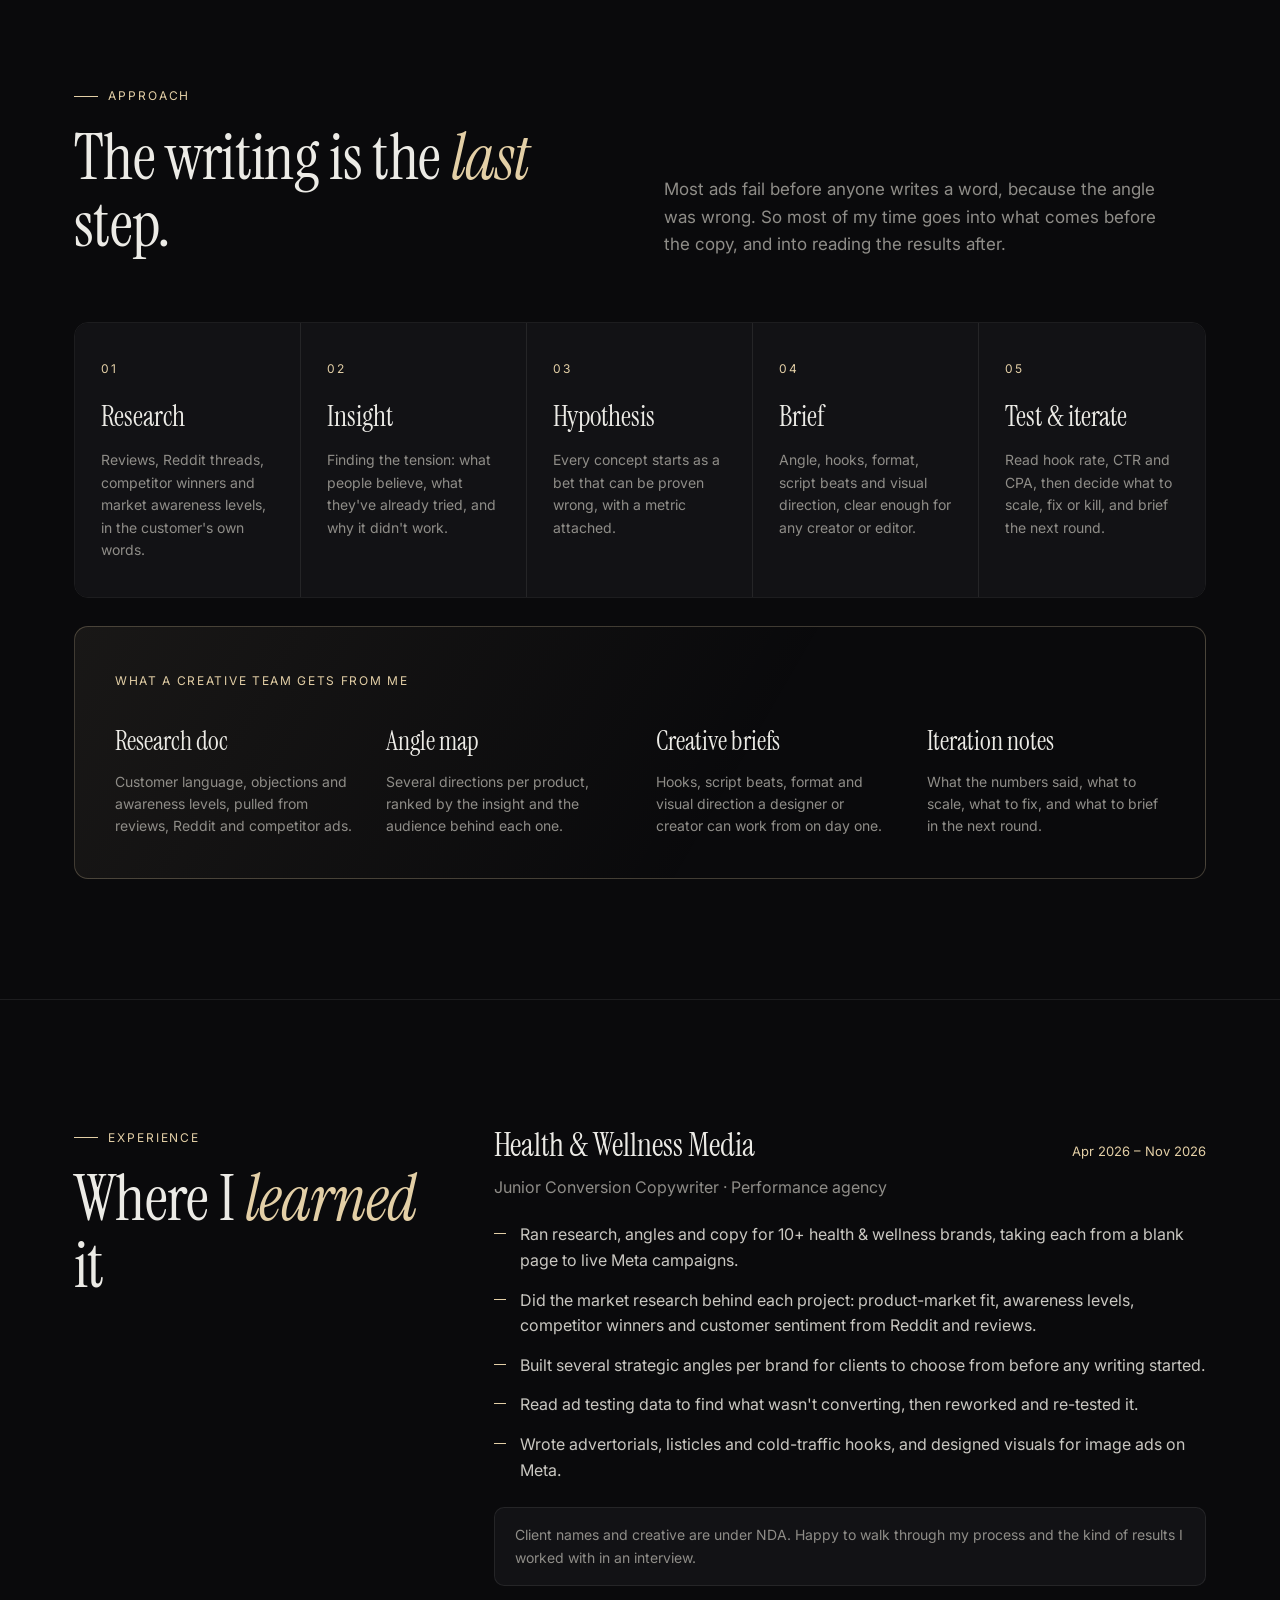
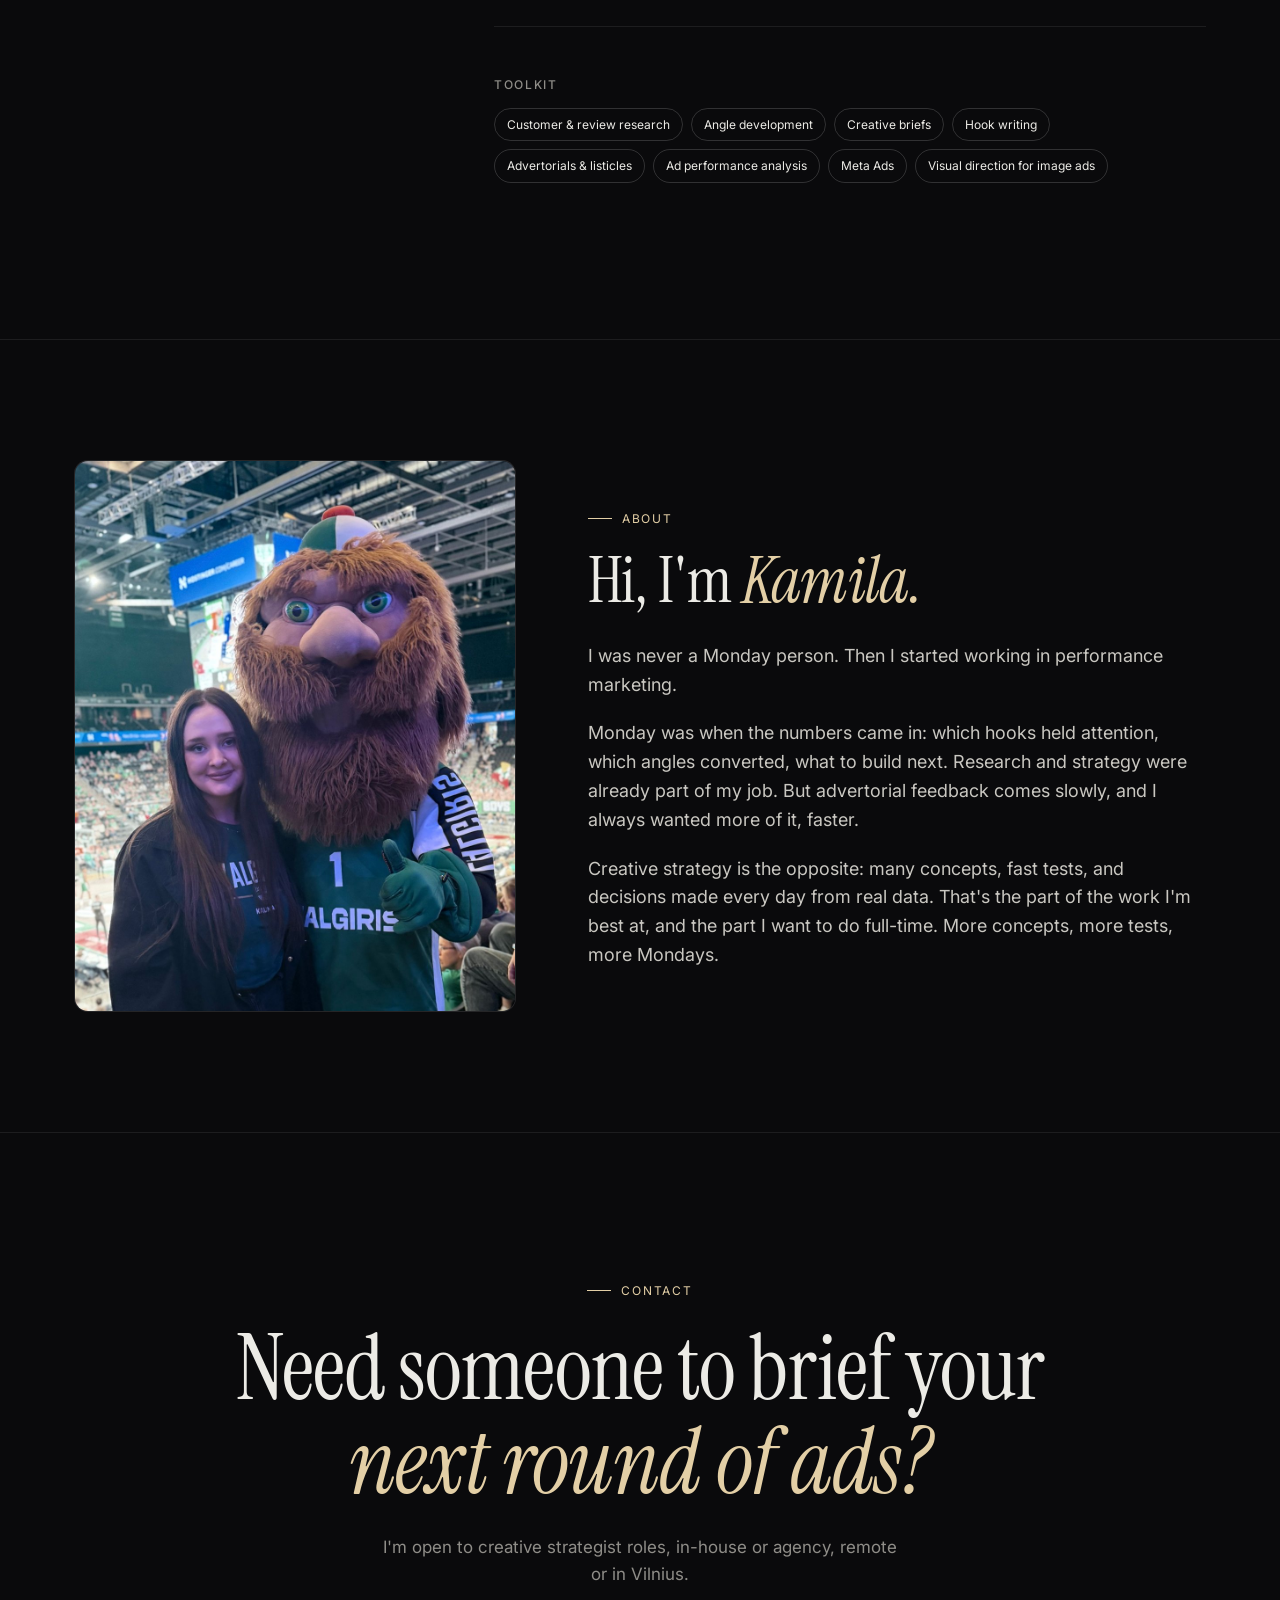
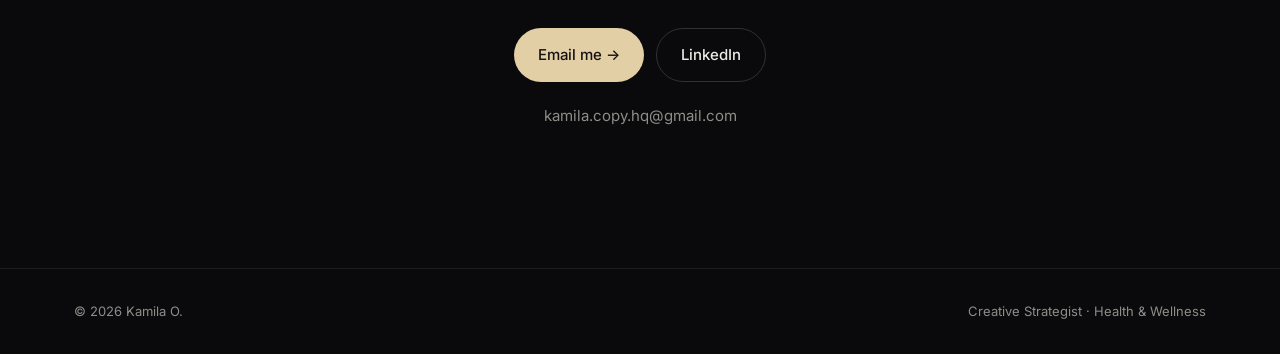
==== commit 8b065b66: "Make Email me copy the address and show it under the buttons mailto does nothing on computers withou" ====
--- a/index.html
+++ b/index.html
@@ -25,7 +25,7 @@
         <li><a href="#about">About</a></li>
         <li><a href="#contact">Contact</a></li>
       </ul>
-      <a href="#contact" class="btn btn-primary btn-sm">Get in touch</a>
+      <a href="https://www.linkedin.com/in/kamila-osmanova" target="_blank" rel="noopener" class="btn btn-primary btn-sm">Get in touch</a>
       <button class="nav-toggle" id="navToggle" aria-expanded="false" aria-controls="navLinks">Menu</button>
     </div>
   </header>
@@ -322,9 +322,10 @@
         <h2 class="reveal">Need someone to brief your <em>next round of ads?</em></h2>
         <p class="lead reveal">I'm open to creative strategist roles, in-house or agency, remote or in Vilnius.</p>
         <div class="hero-cta reveal">
-          <a href="mailto:kamila.copy.hq@gmail.com" class="btn btn-primary">Email me →</a>
+          <a href="mailto:kamila.copy.hq@gmail.com" class="btn btn-primary" id="emailBtn">Email me →</a>
           <a href="https://www.linkedin.com/in/kamila-osmanova" target="_blank" rel="noopener" class="btn btn-ghost">LinkedIn</a>
         </div>
+        <p class="email-line reveal">kamila.copy.hq@gmail.com</p>
       </div>
     </section>
 
--- a/styles.css
+++ b/styles.css
@@ -382,6 +382,7 @@
 .contact h2 { font-size: clamp(48px, 7vw, 96px); max-width: 900px; margin: 22px auto 24px; }
 .contact .lead { margin: 0 auto; }
 .contact .hero-cta { justify-content: center; }
+.email-line { margin-top: 22px; font-size: 15px; color: var(--muted); user-select: all; }
 
 footer { border-top: 1px solid var(--line); padding: 32px 0; font-size: 13px; color: var(--muted); }
 footer .wrap { display: flex; justify-content: space-between; gap: 16px; flex-wrap: wrap; }
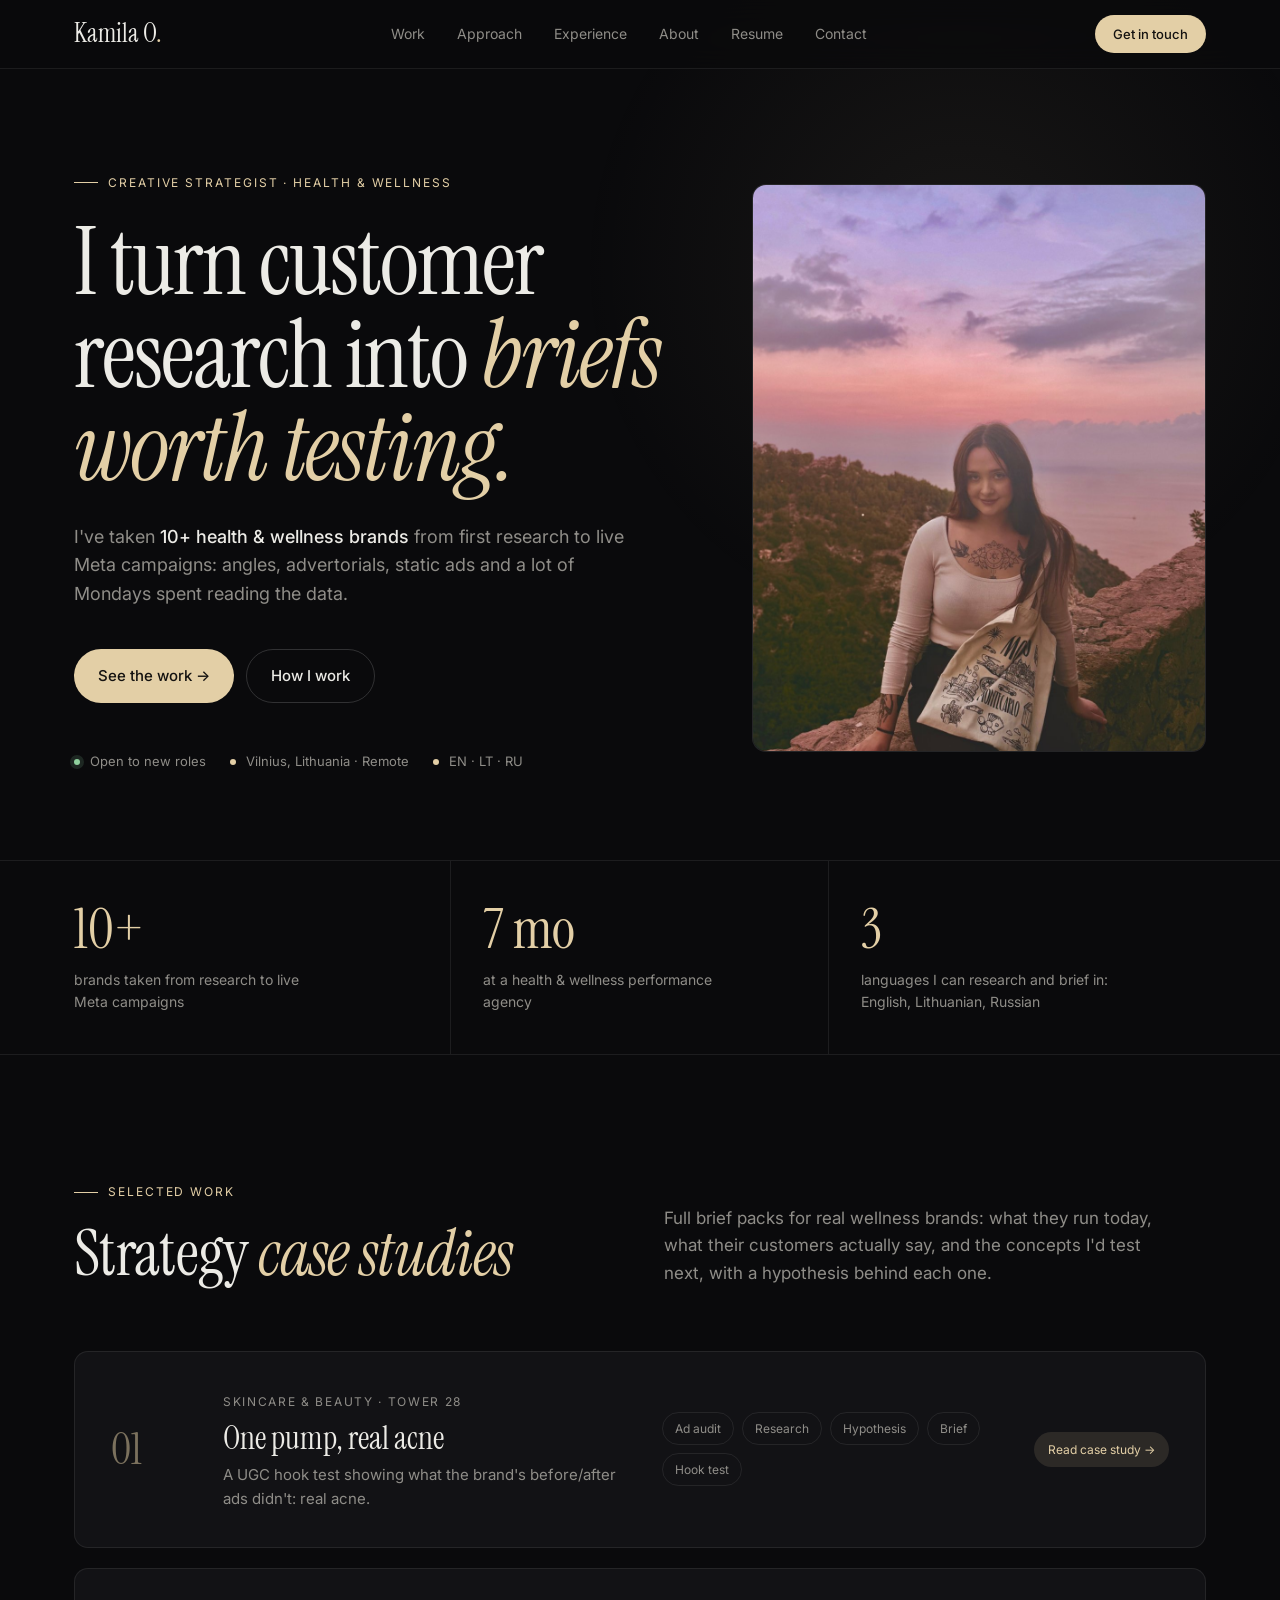
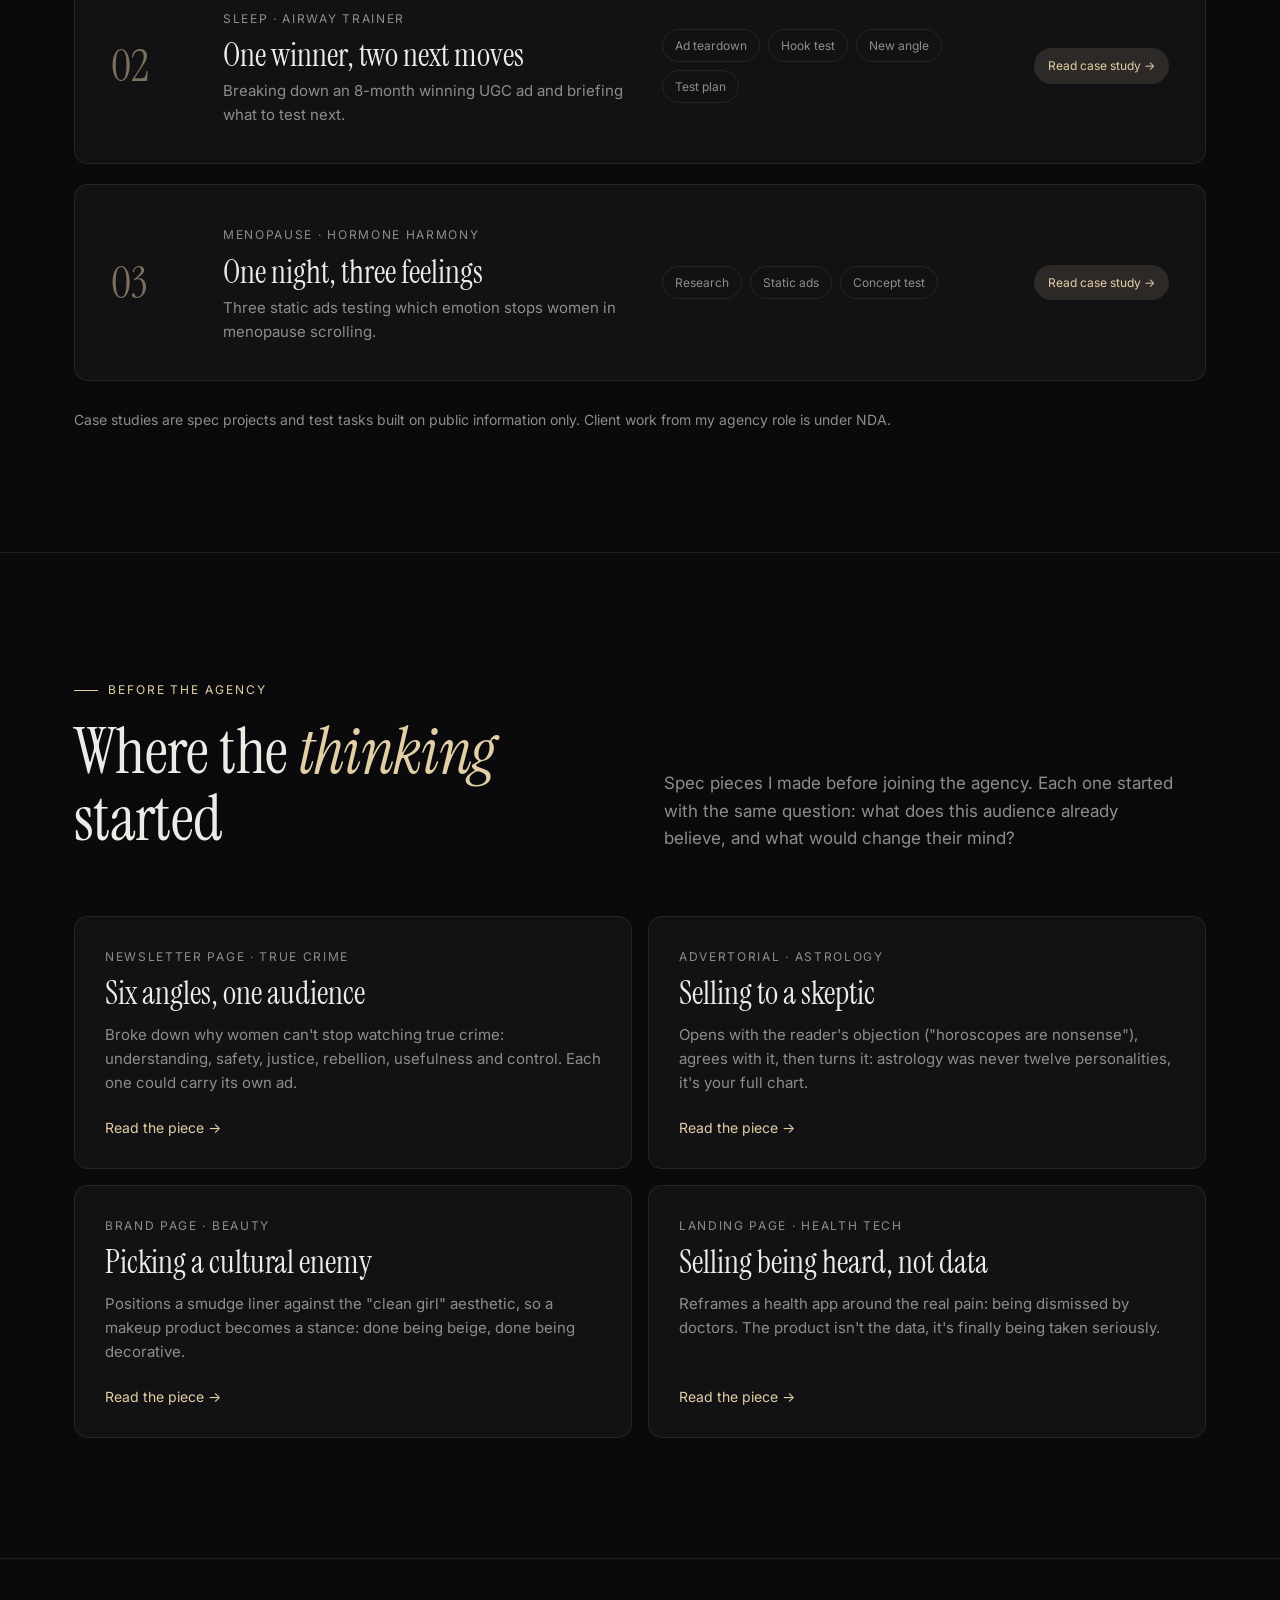
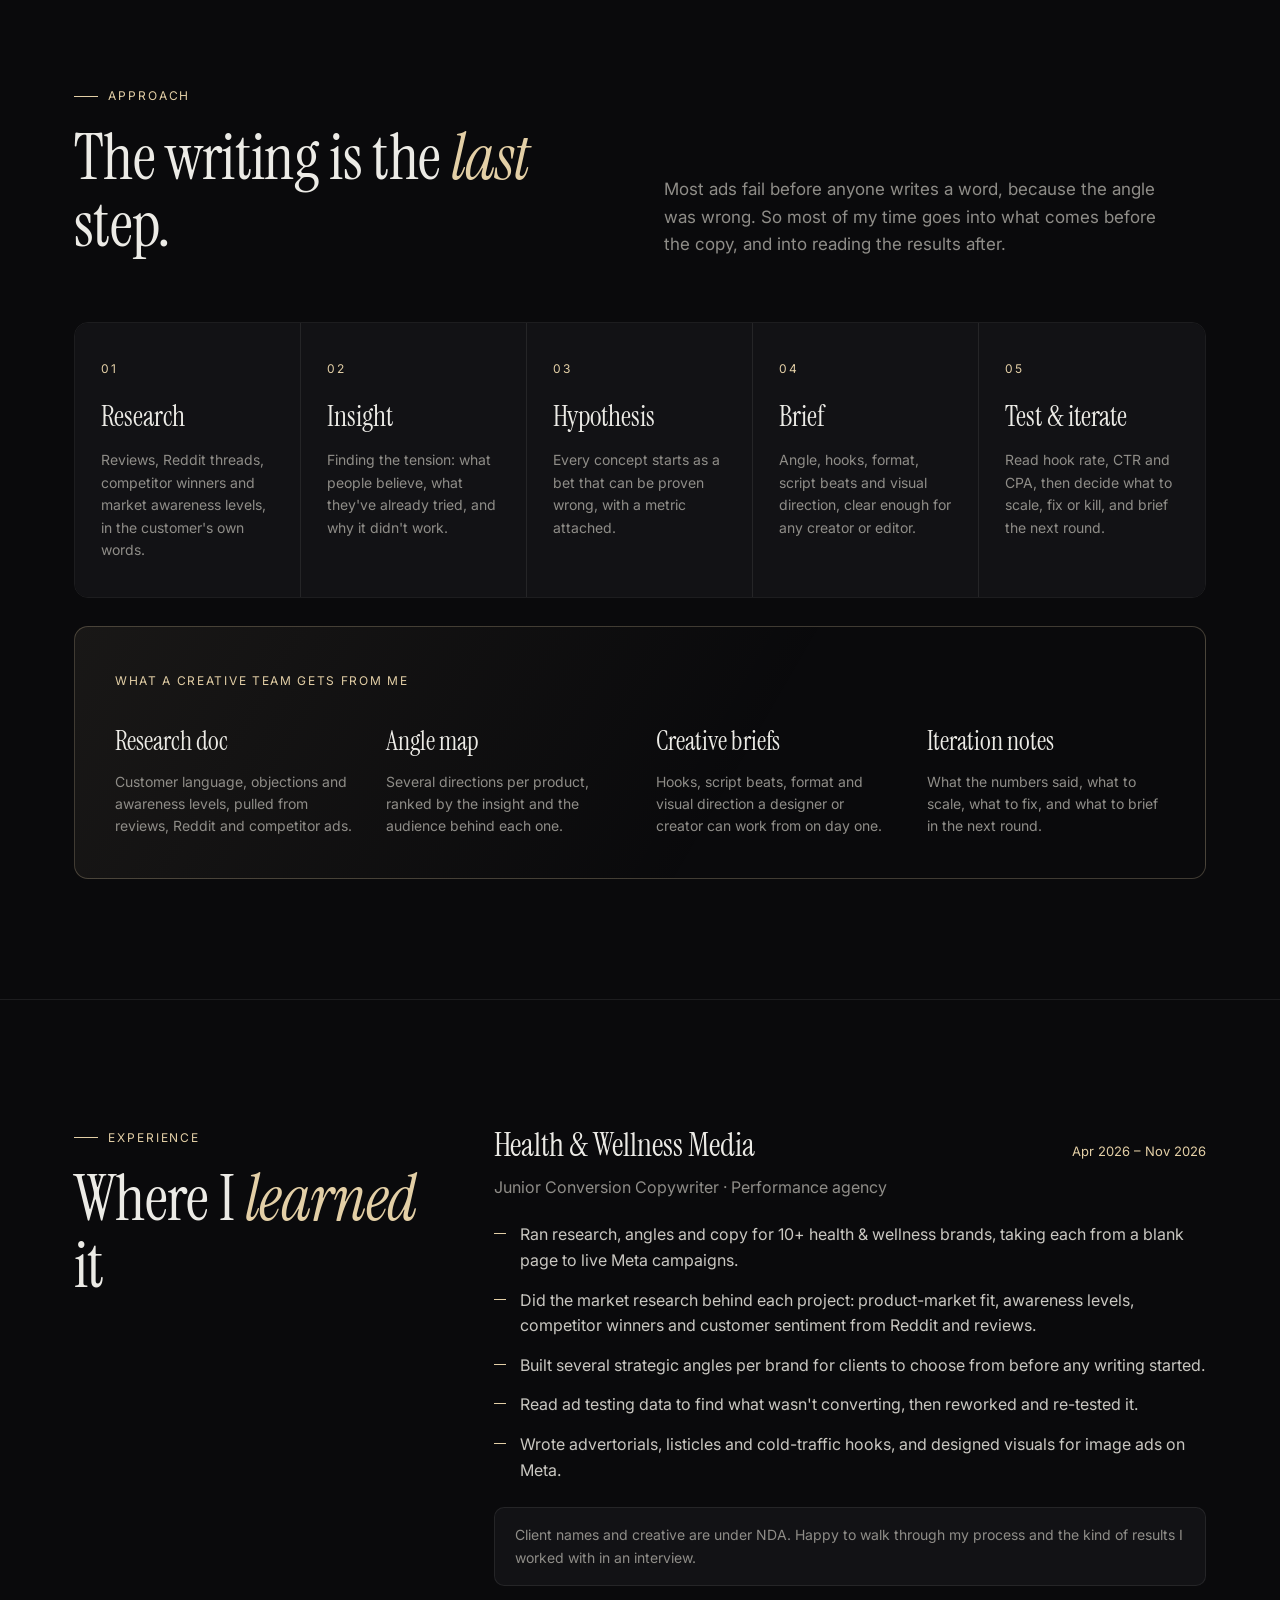
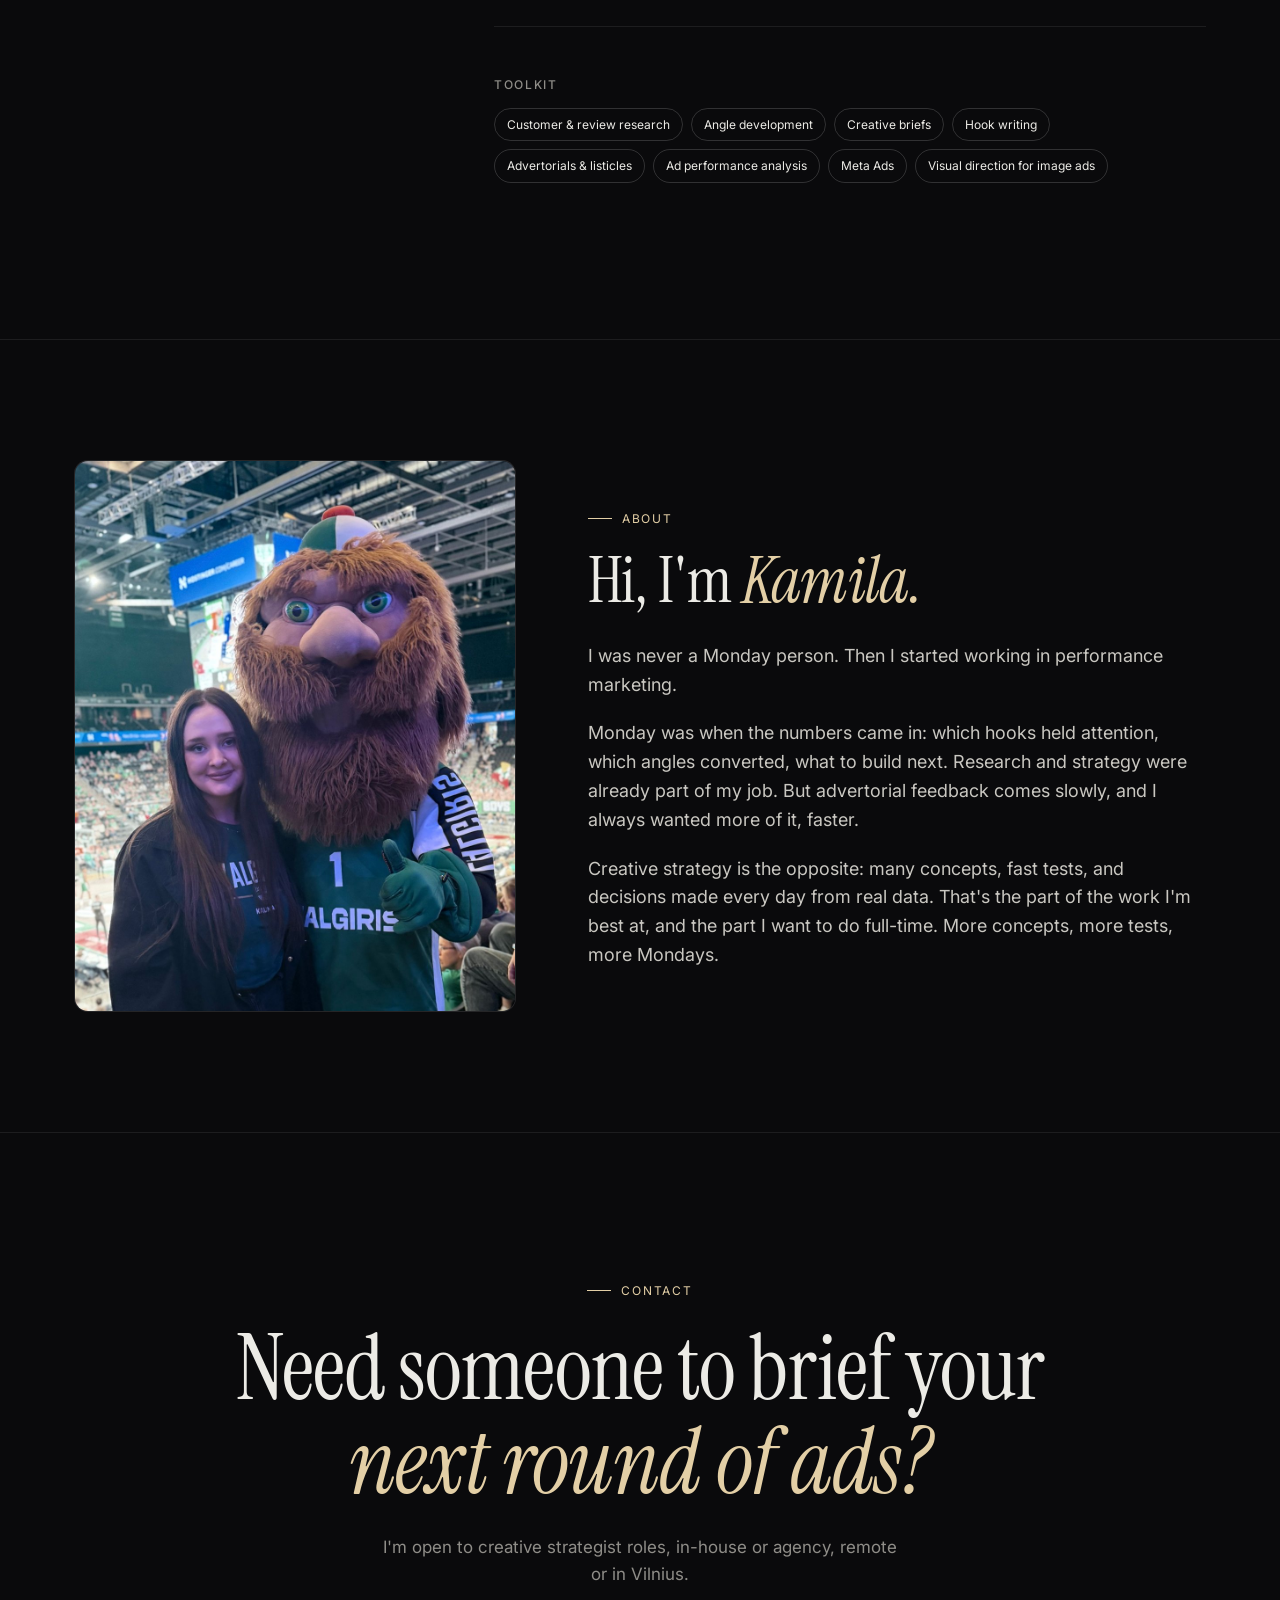
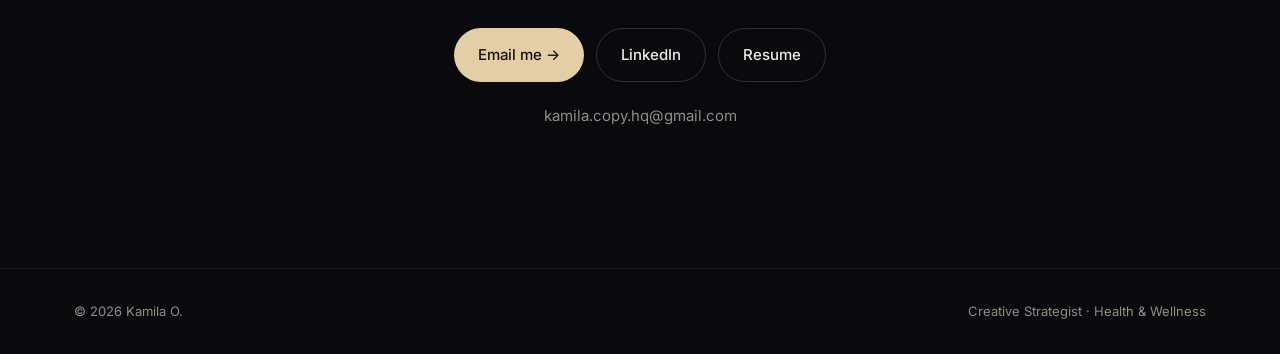
==== commit b1561a0a: "Add creative strategist resume page and PDF - New one-page resume in the portfolio's style, with a d" ====
--- a/index.html
+++ b/index.html
@@ -23,6 +23,7 @@
         <li><a href="#approach">Approach</a></li>
         <li><a href="#experience">Experience</a></li>
         <li><a href="#about">About</a></li>
+        <li><a href="resume.html">Resume</a></li>
         <li><a href="#contact">Contact</a></li>
       </ul>
       <a href="https://www.linkedin.com/in/kamila-osmanova" target="_blank" rel="noopener" class="btn btn-primary btn-sm">Get in touch</a>
@@ -324,6 +325,7 @@
         <div class="hero-cta reveal">
           <a href="mailto:kamila.copy.hq@gmail.com" class="btn btn-primary" id="emailBtn">Email me →</a>
           <a href="https://www.linkedin.com/in/kamila-osmanova" target="_blank" rel="noopener" class="btn btn-ghost">LinkedIn</a>
+          <a href="resume.html" class="btn btn-ghost">Resume</a>
         </div>
         <p class="email-line reveal">kamila.copy.hq@gmail.com</p>
       </div>
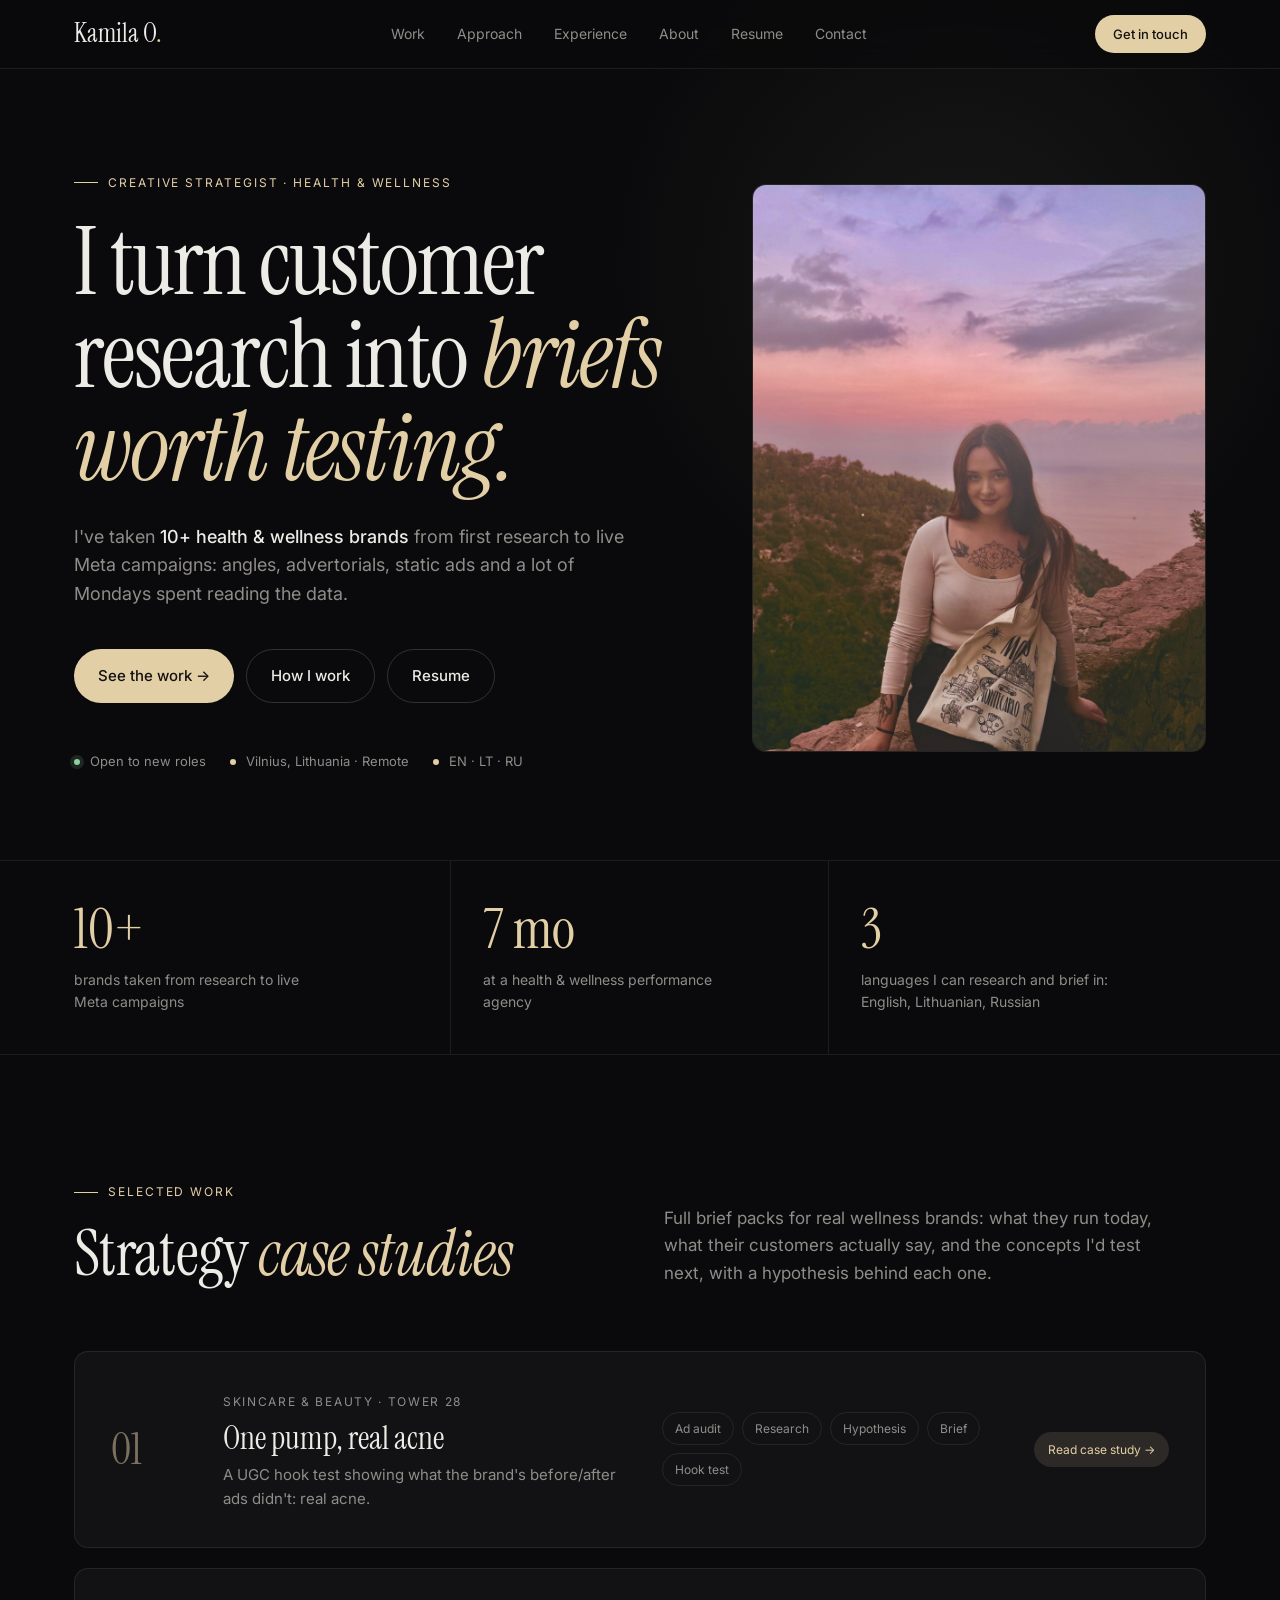
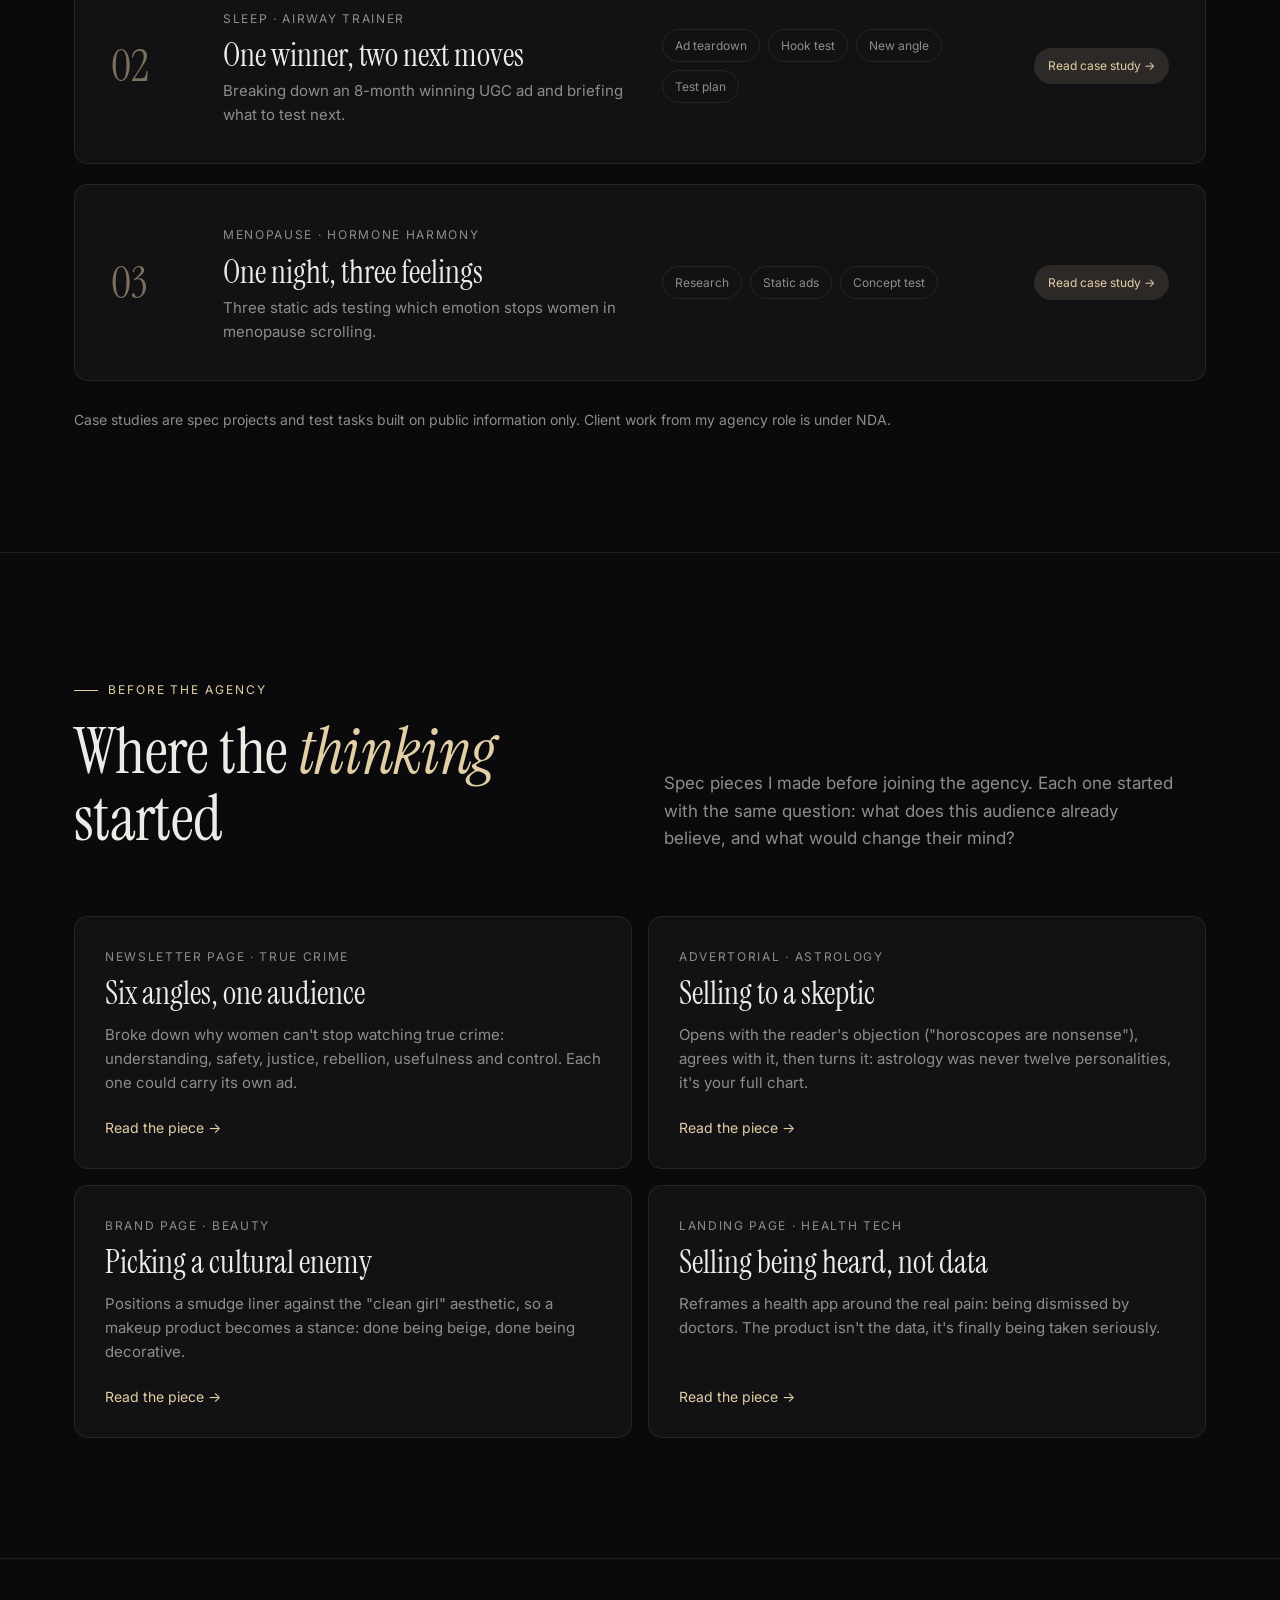
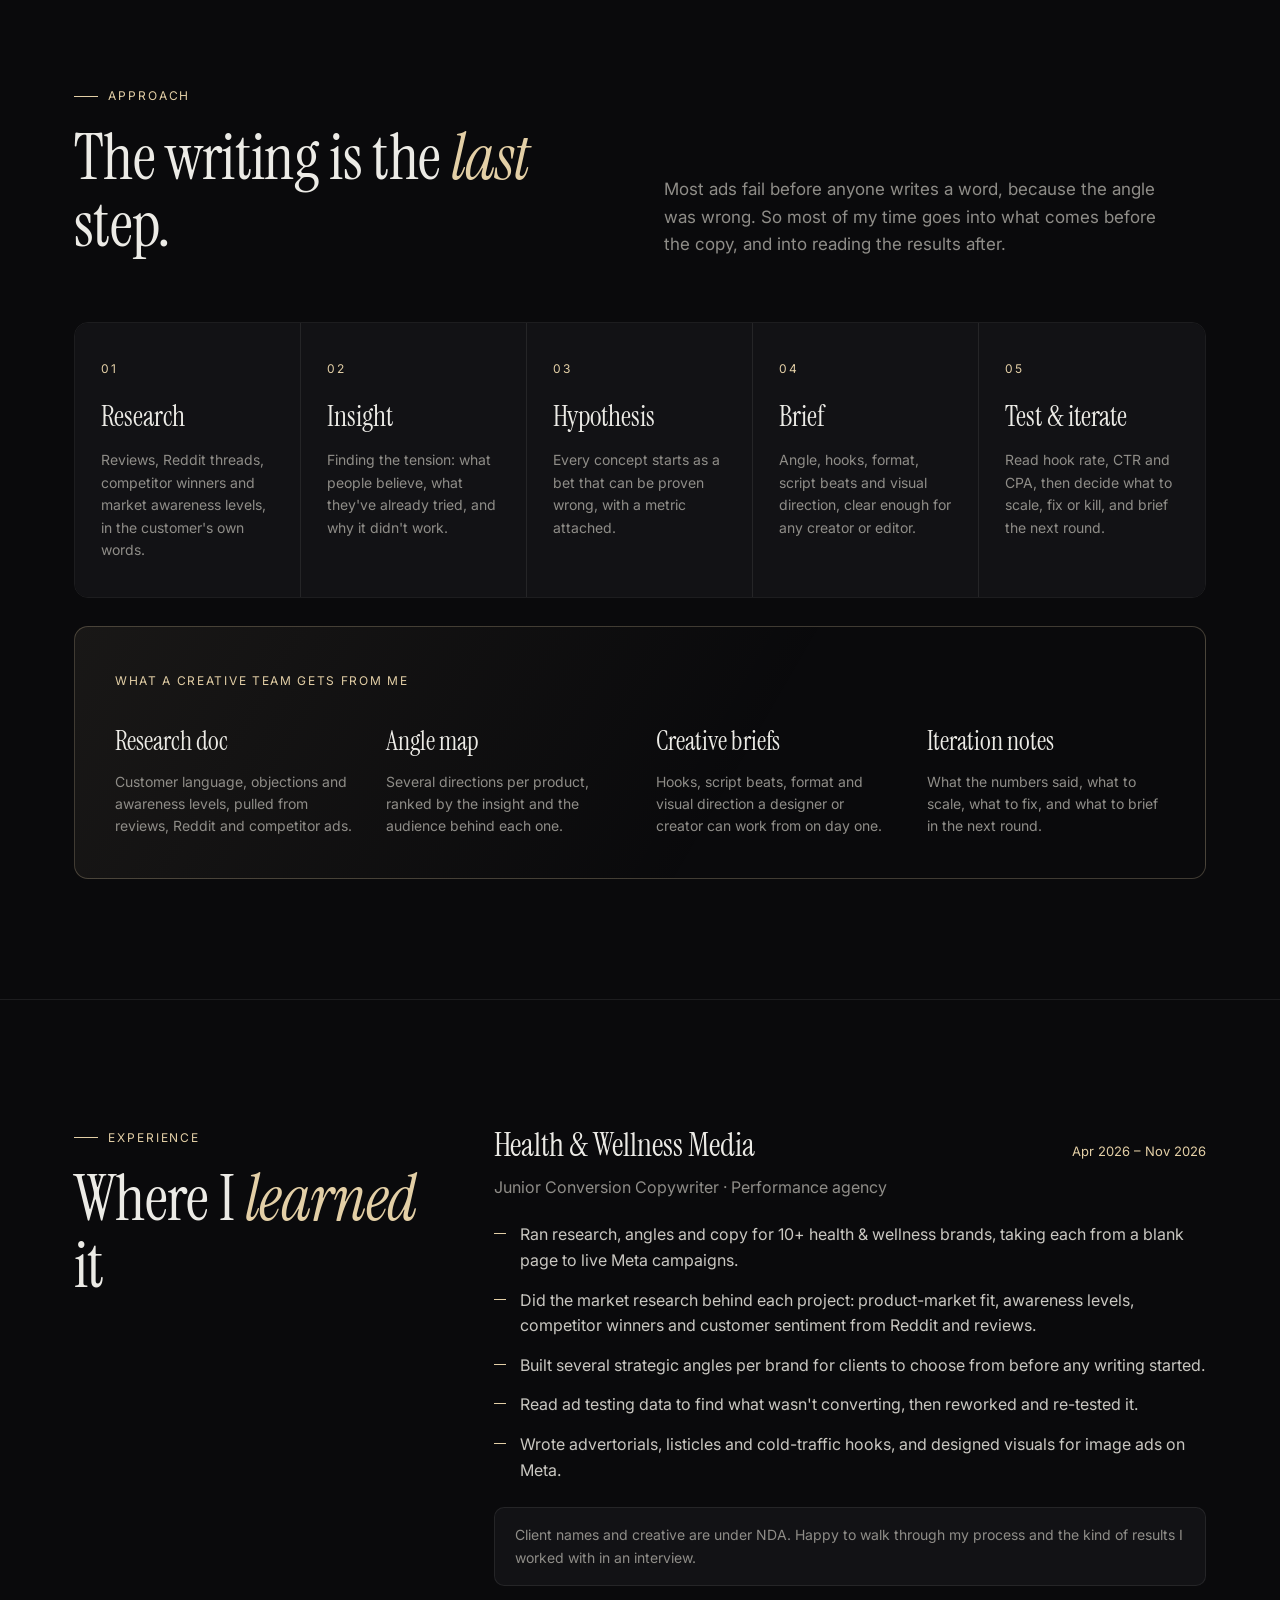
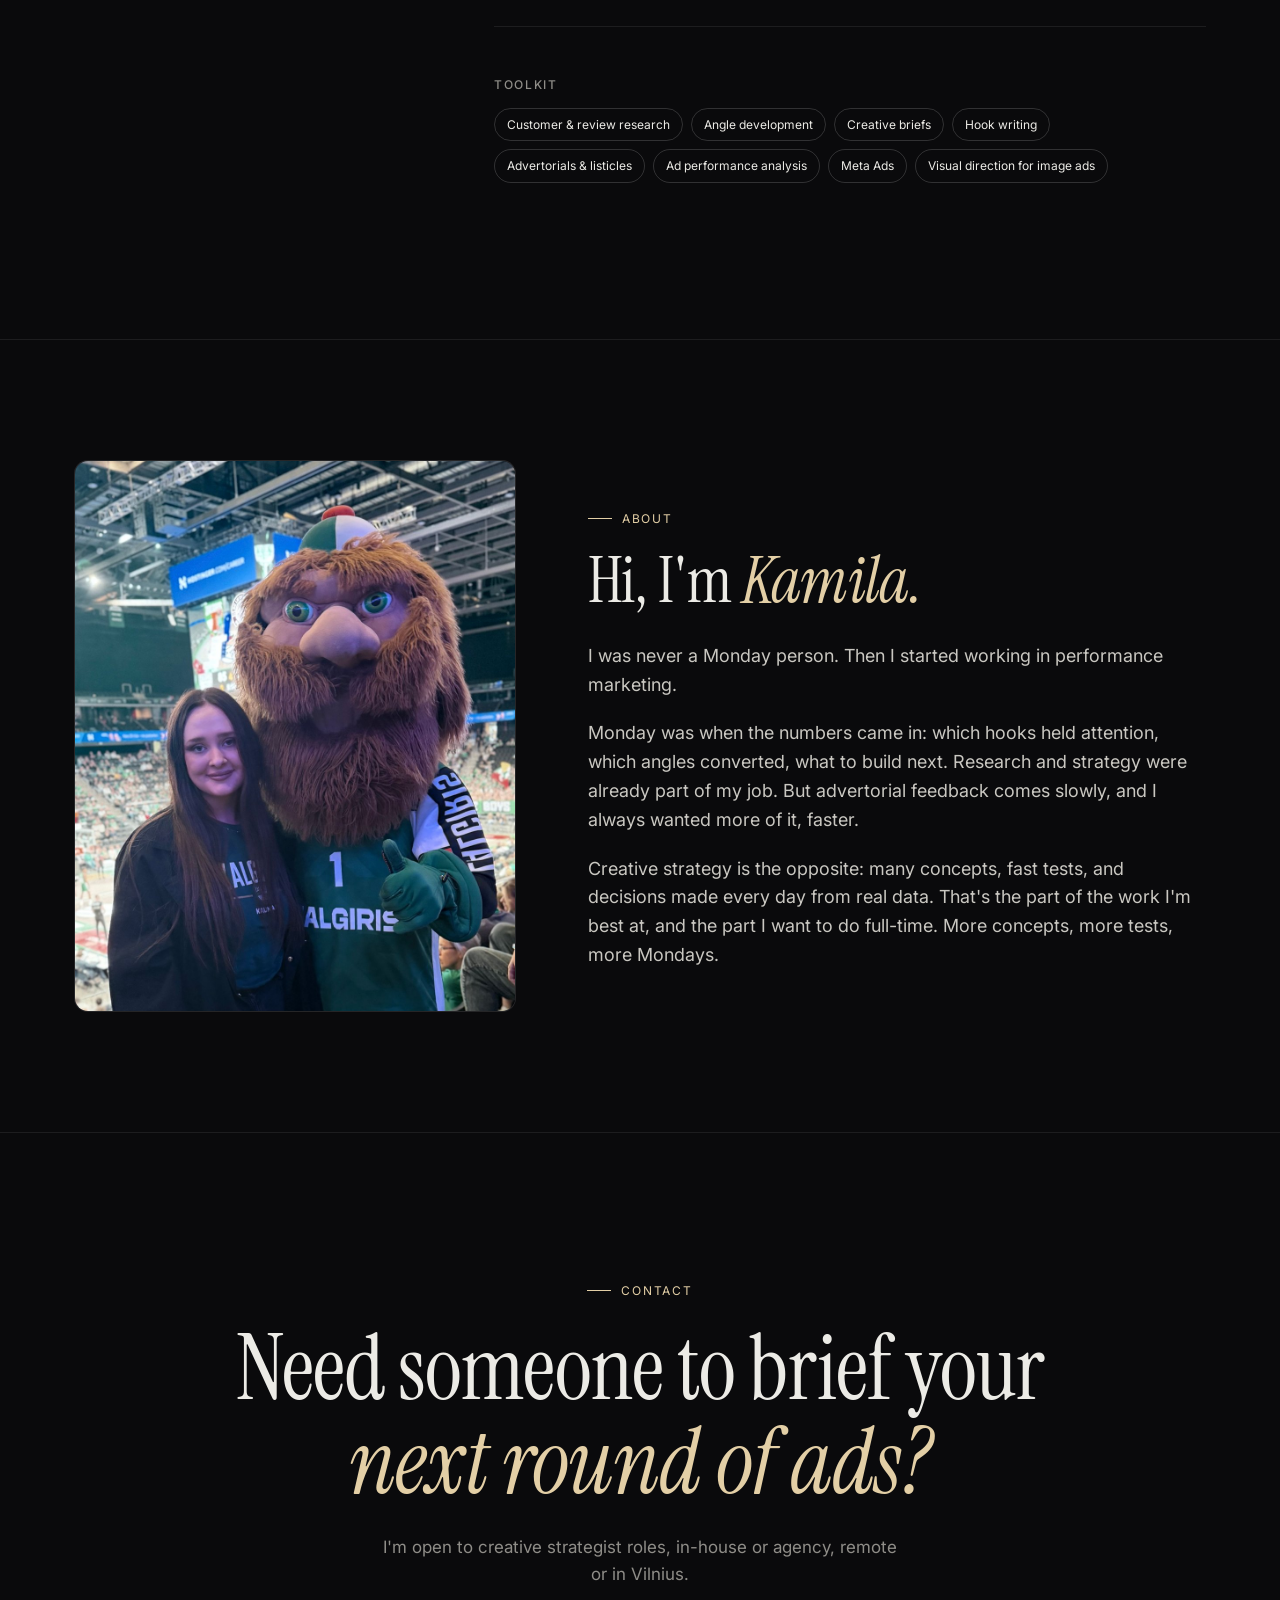
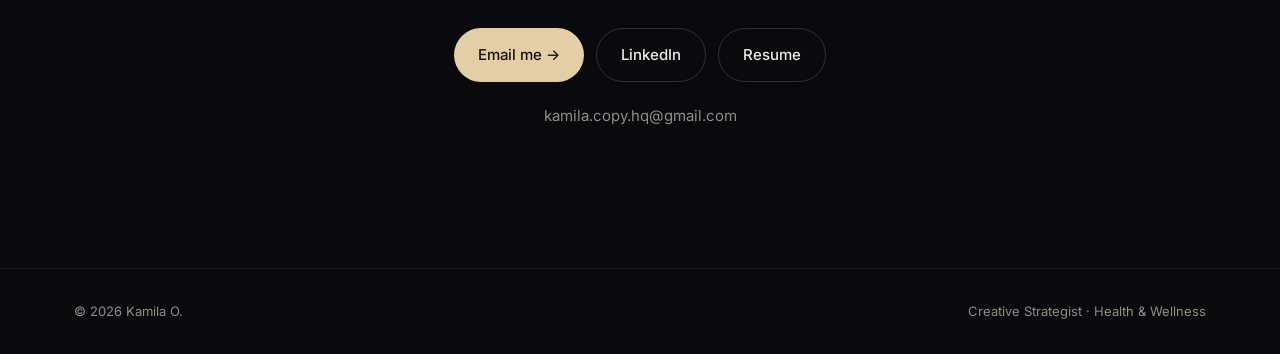
==== commit eab59361: "Add Resume button to the homepage hero Co-Authored-By: Claude Opus 5.5 <noreply@anthropic.com>" ====
--- a/index.html
+++ b/index.html
@@ -46,6 +46,7 @@
           <div class="hero-cta">
             <a href="#work" class="btn btn-primary">See the work →</a>
             <a href="#approach" class="btn btn-ghost">How I work</a>
+            <a href="resume.html" class="btn btn-ghost">Resume</a>
           </div>
           <div class="hero-meta">
             <span class="available">Open to new roles</span>
